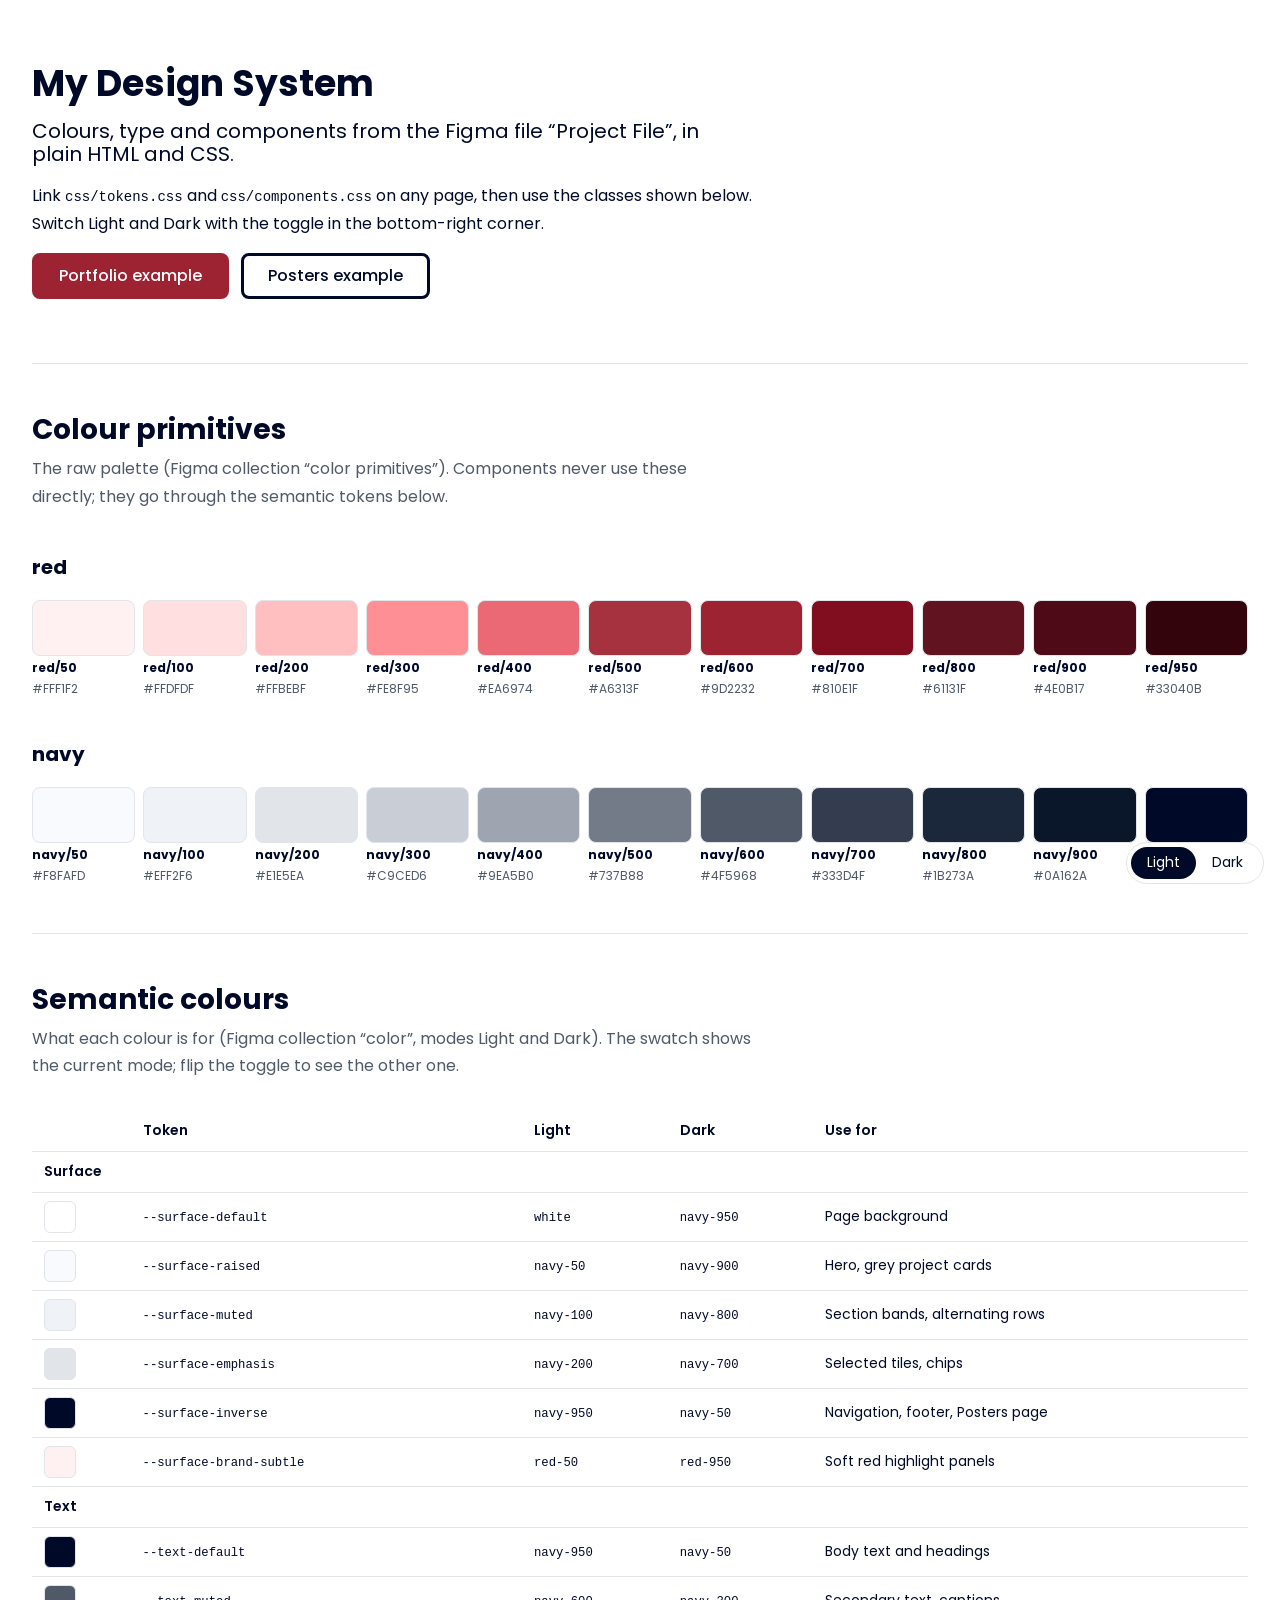
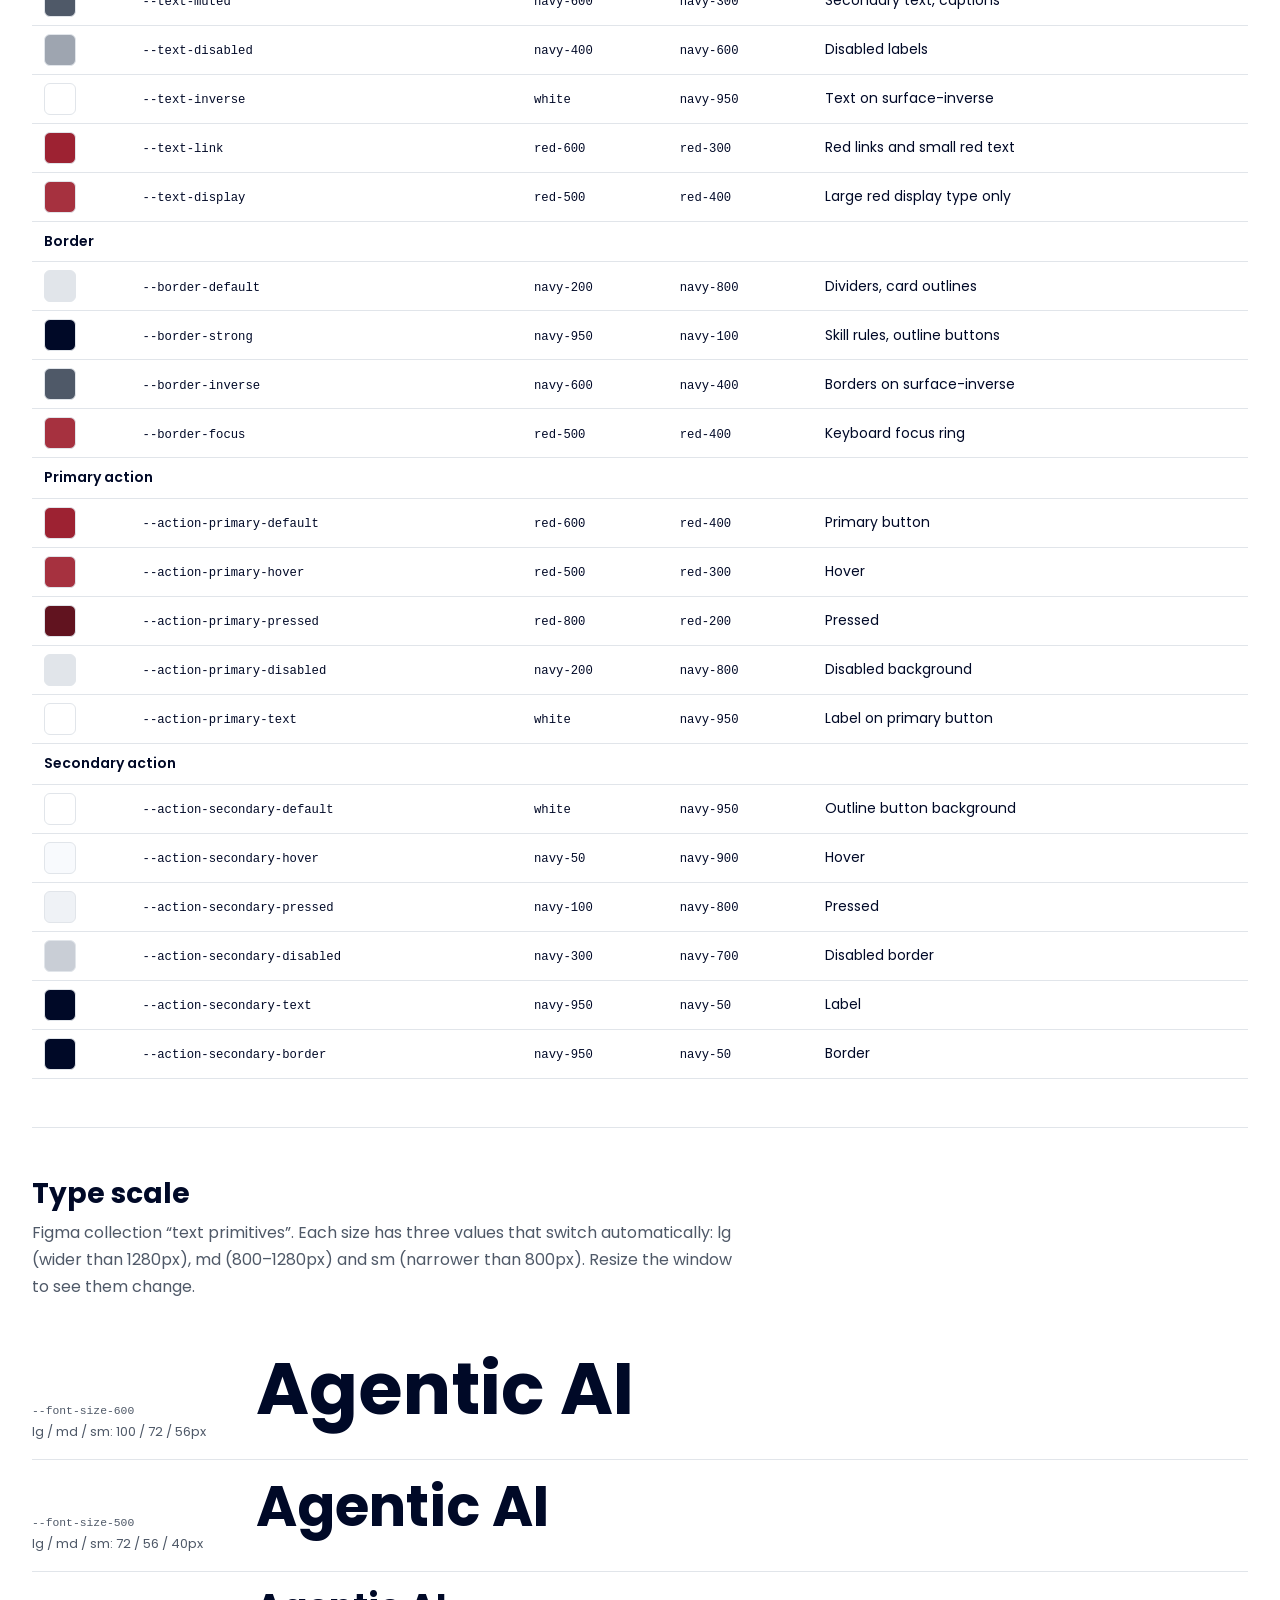
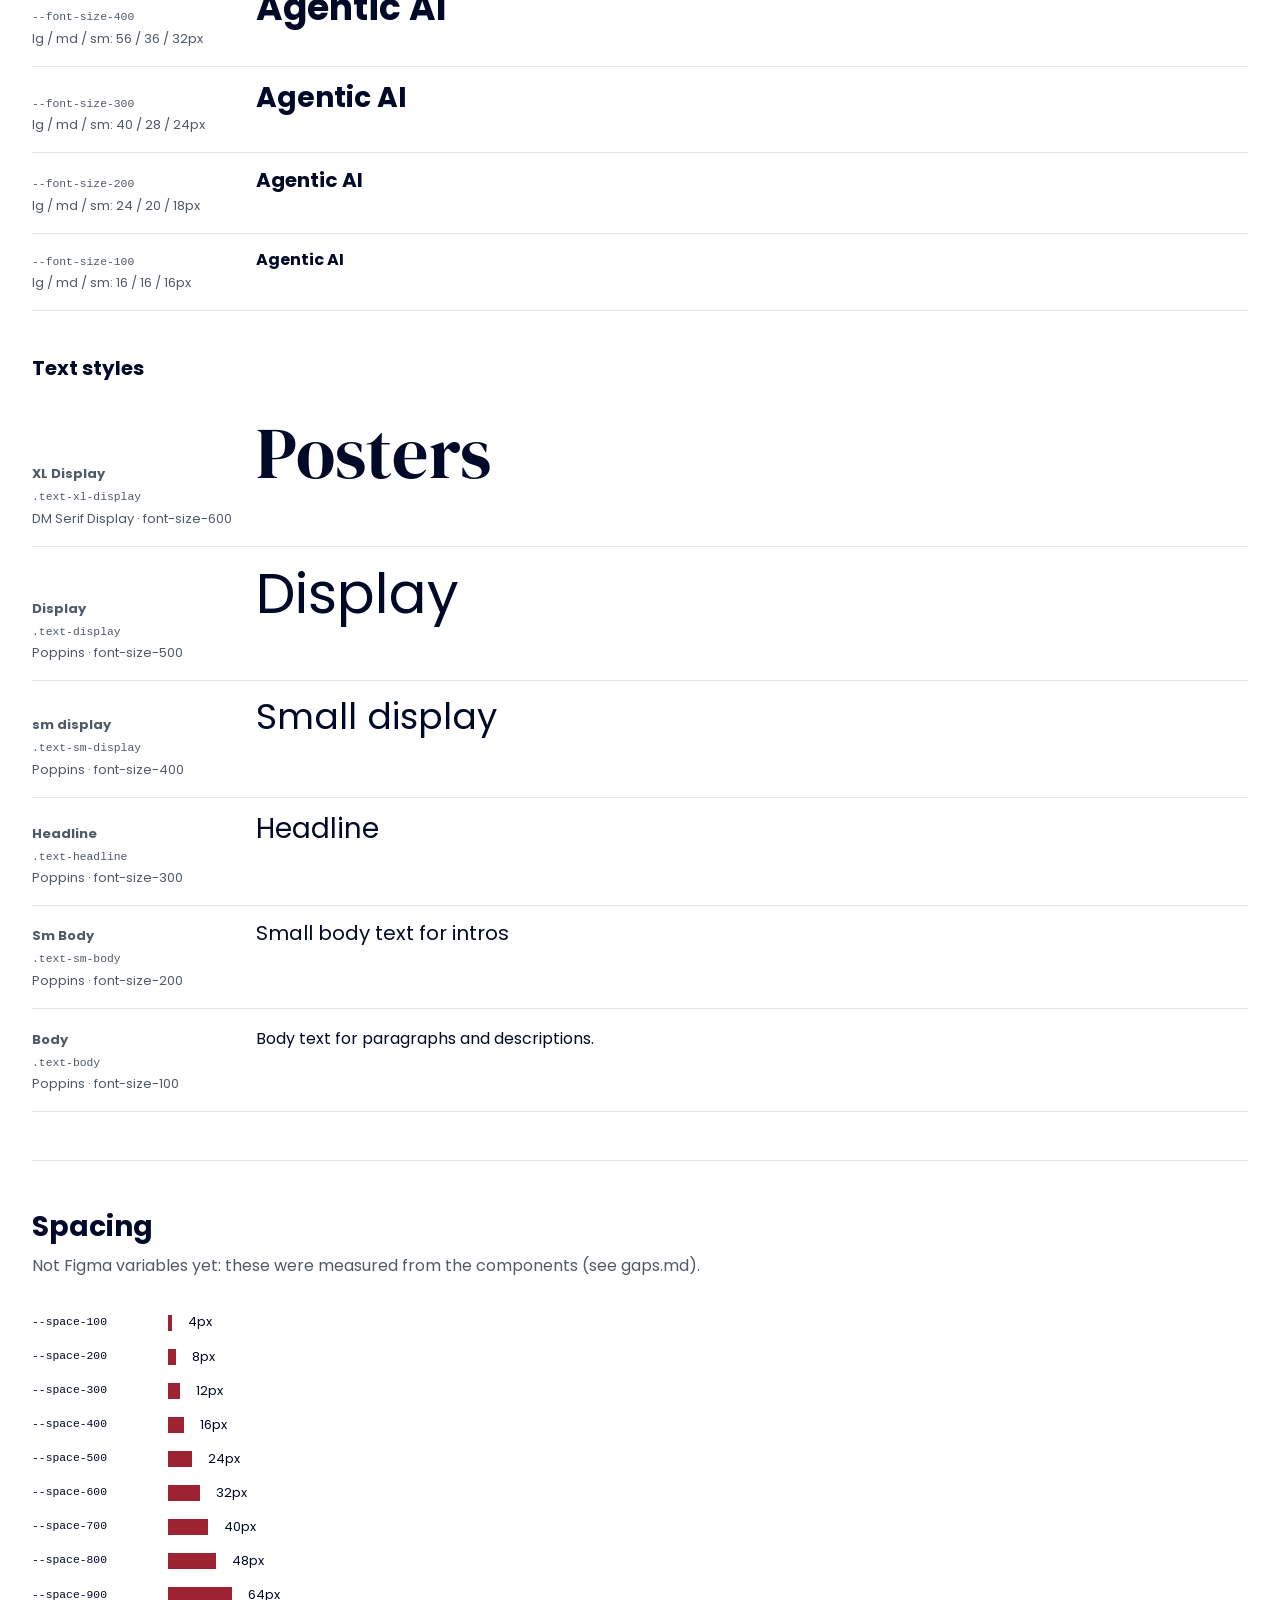
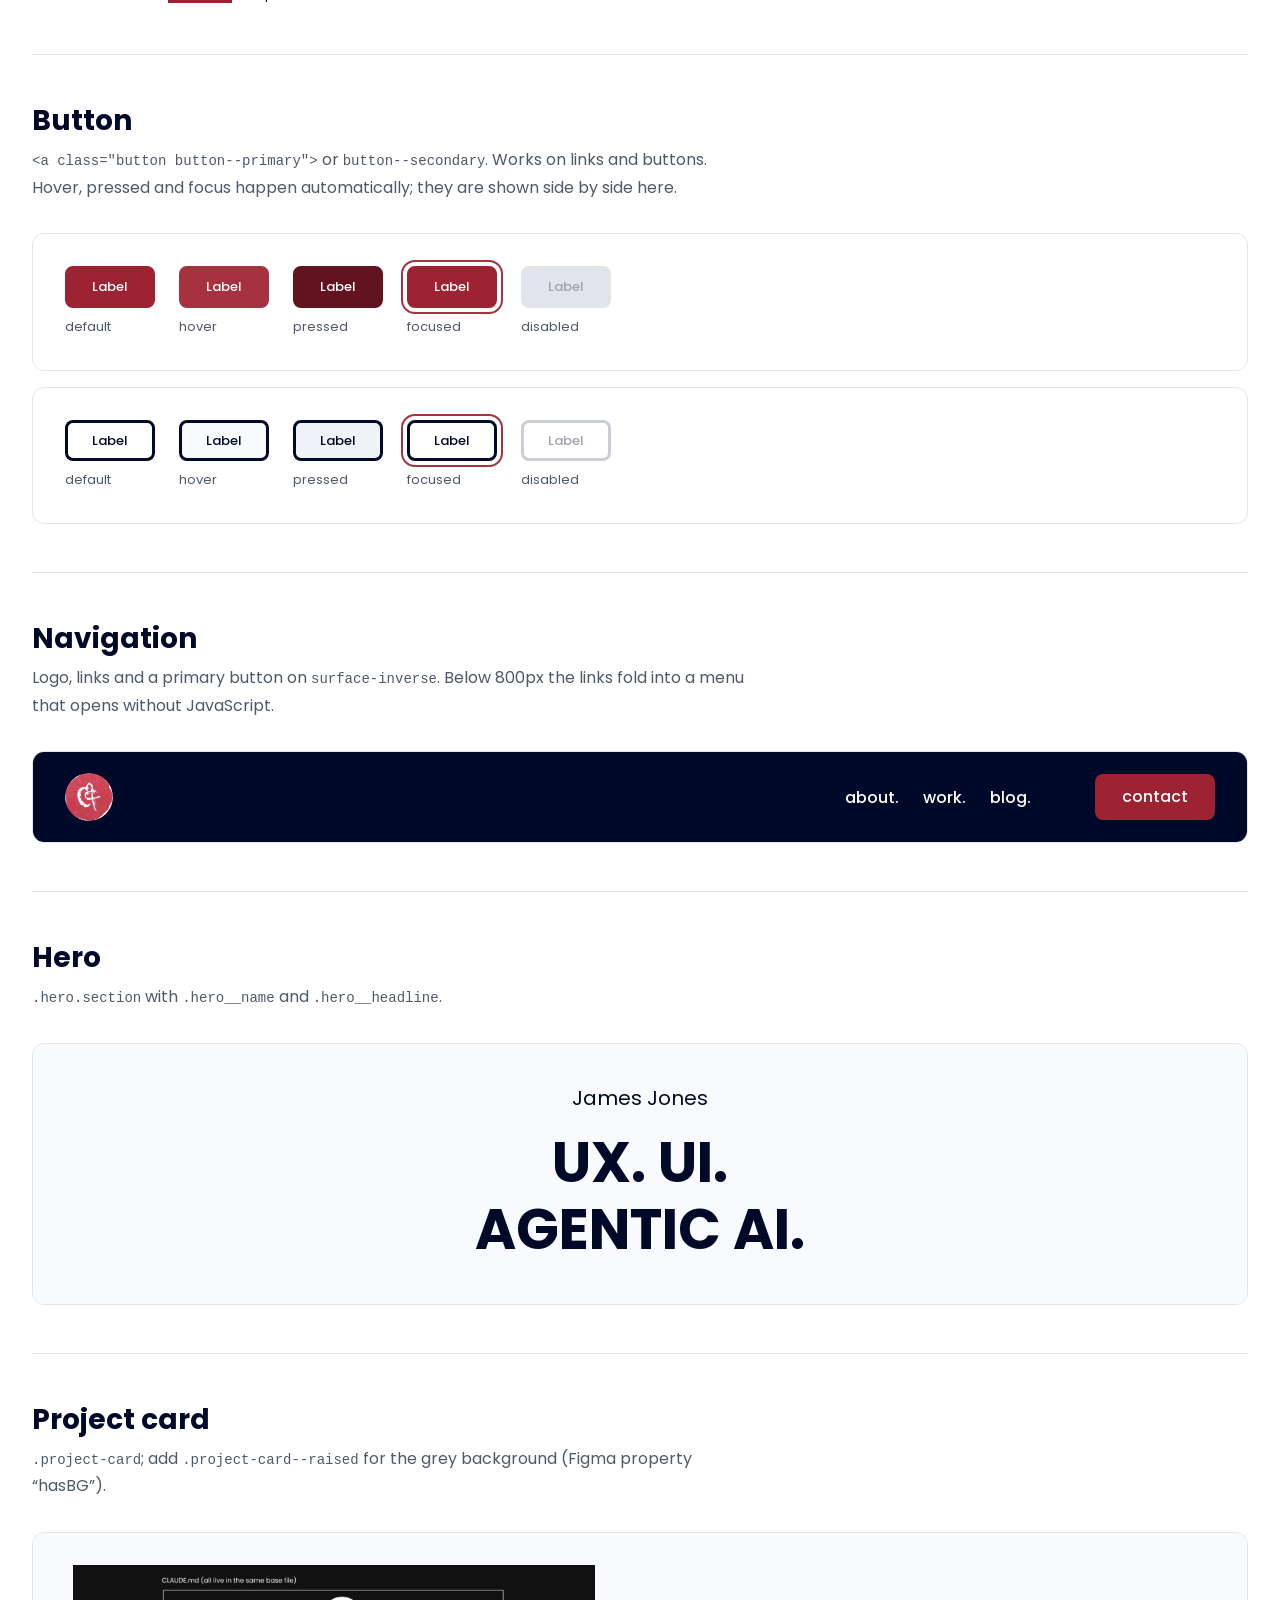
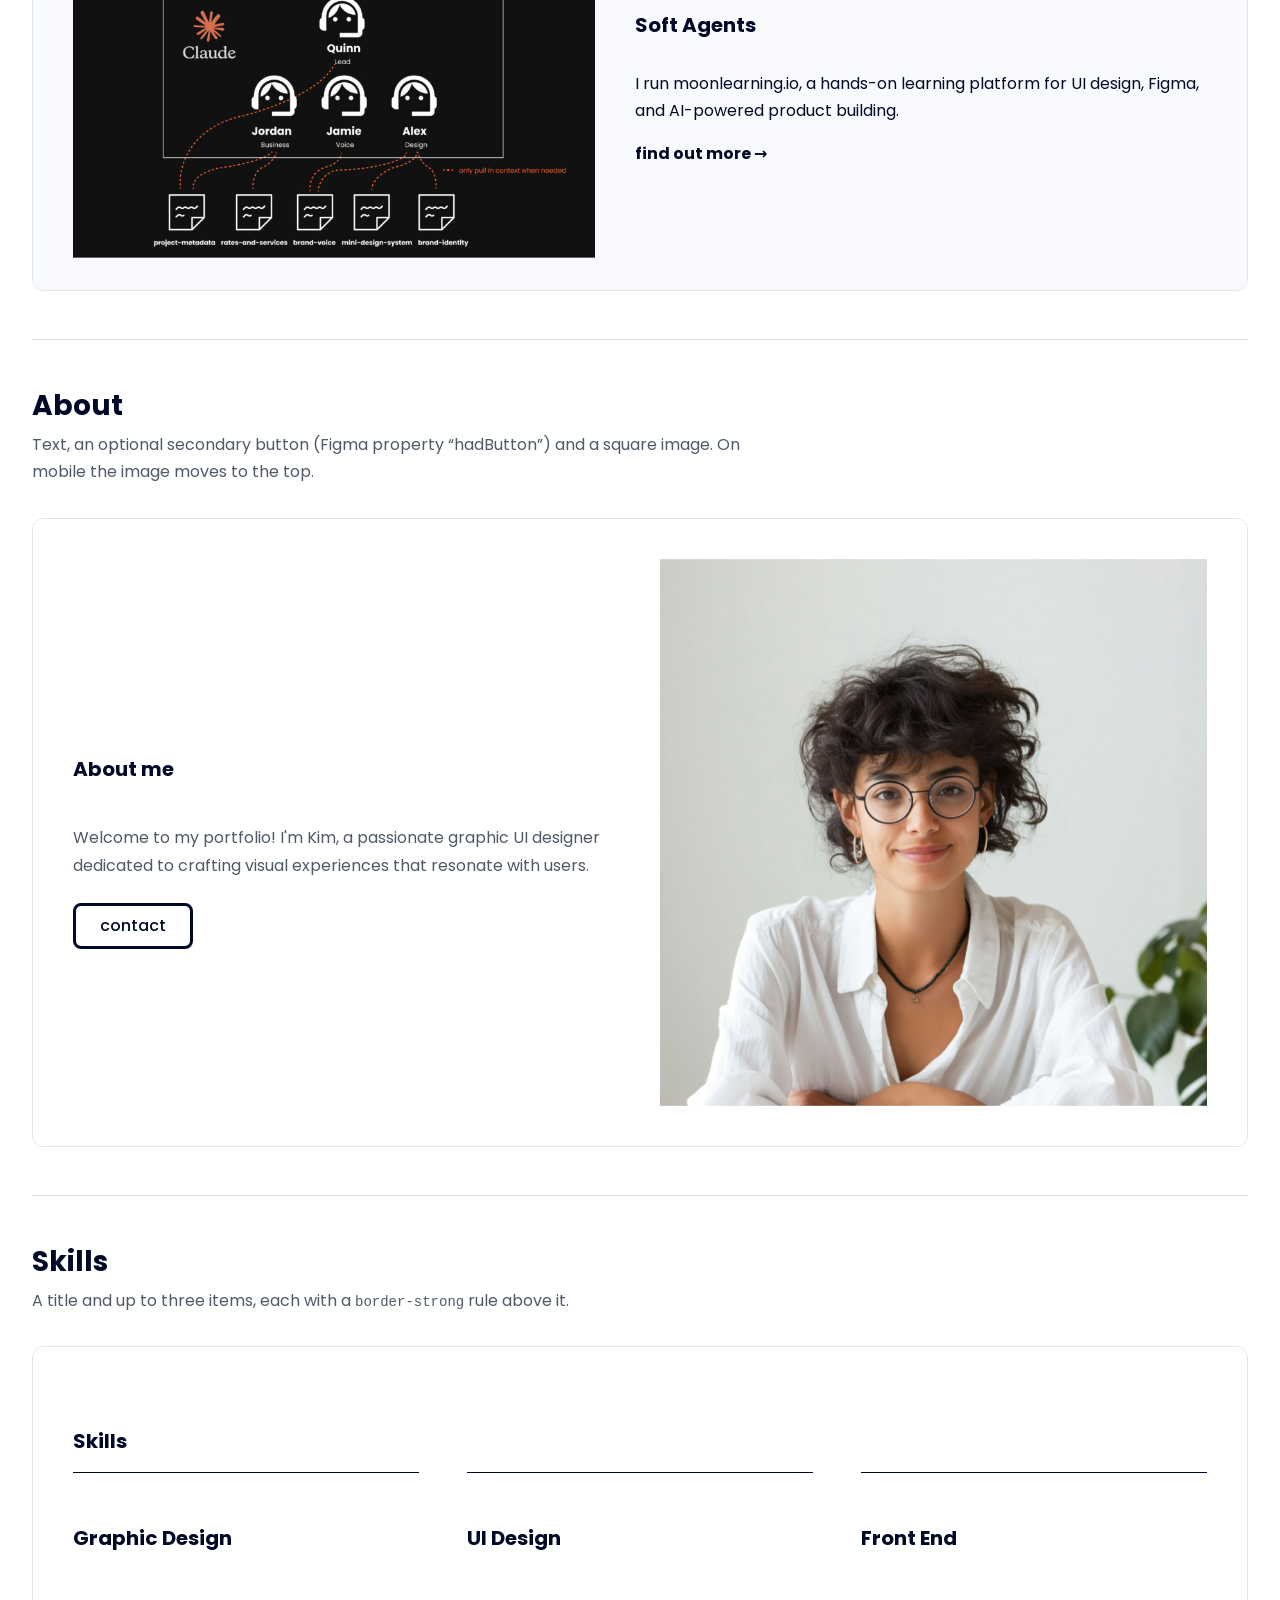
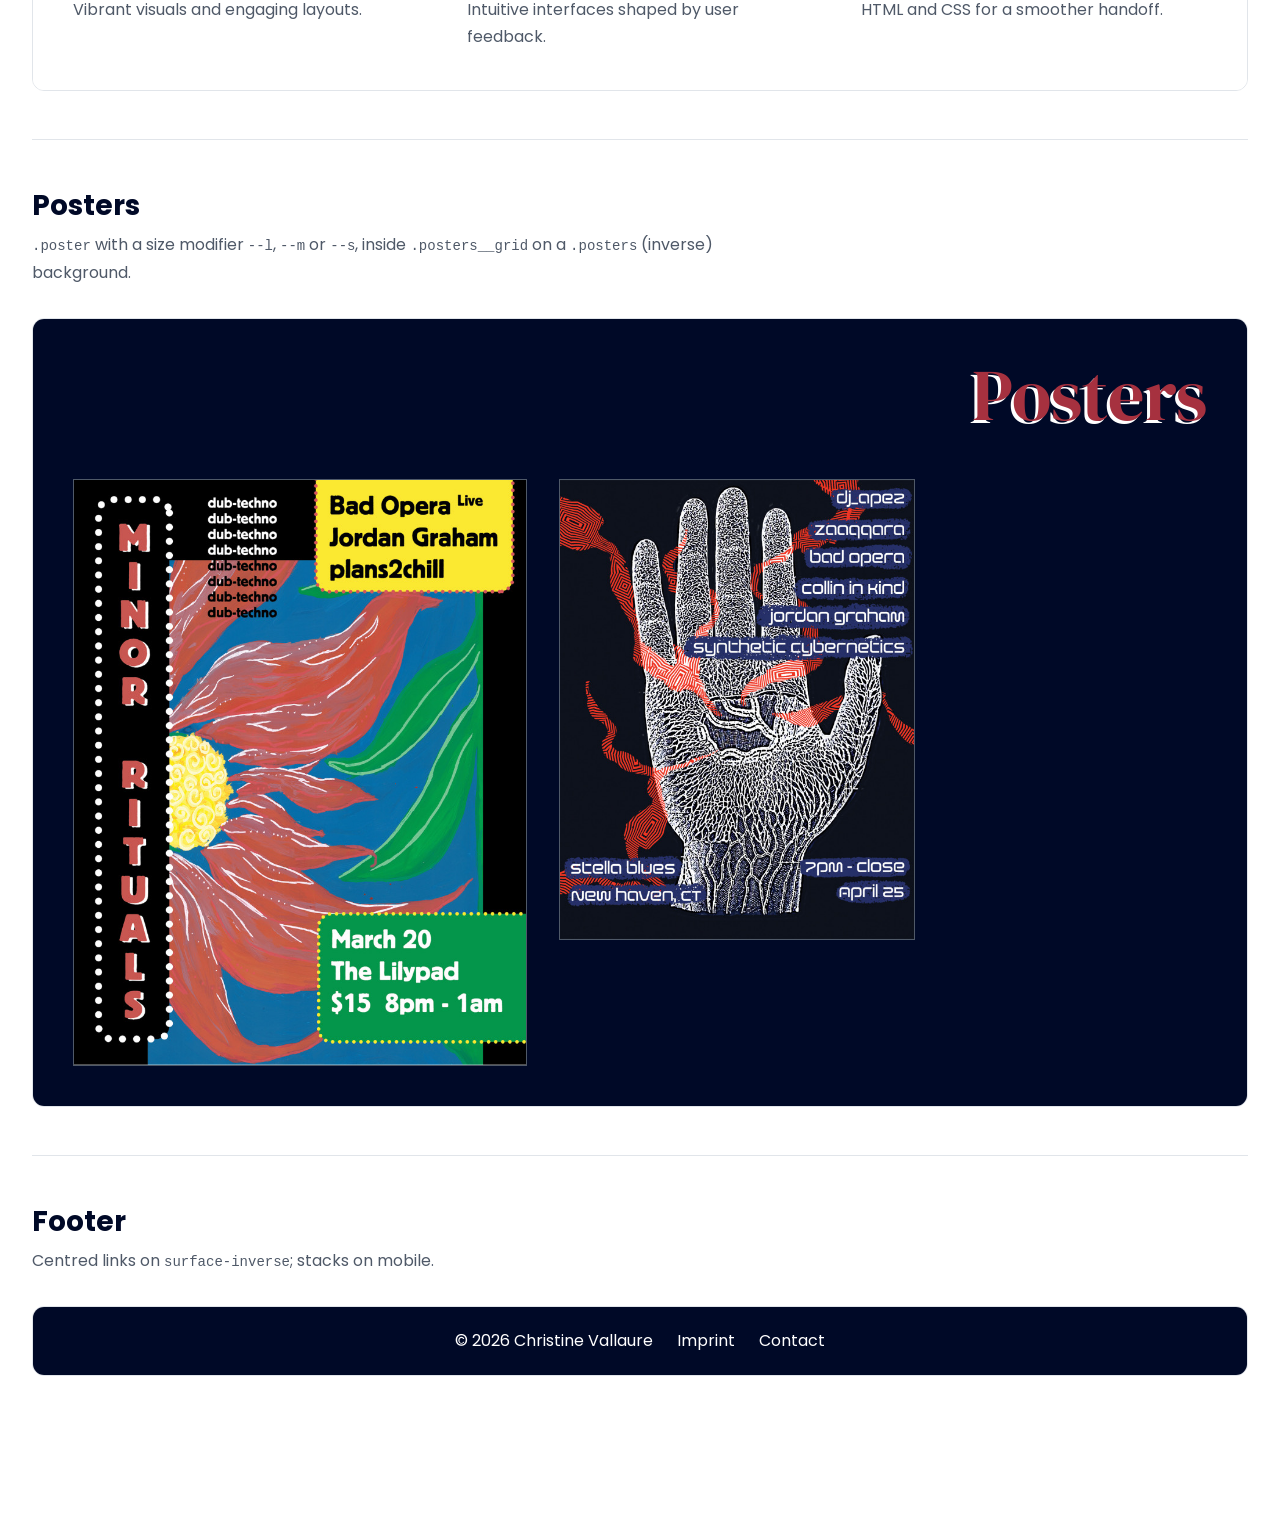
==== design-system/index.html @ fddb6bdb "Add HTML/CSS design system generated from Figma Plain HTML and CSS design system built from the "Pro" ====
<!doctype html>
<html lang="en">
<head>
  <meta charset="utf-8">
  <meta name="viewport" content="width=device-width, initial-scale=1">
  <title>My Design System</title>
  <link rel="preconnect" href="https://fonts.googleapis.com">
  <link rel="preconnect" href="https://fonts.gstatic.com" crossorigin>
  <link href="https://fonts.googleapis.com/css2?family=DM+Serif+Display&family=Poppins:wght@400;500;600;700&display=swap" rel="stylesheet">
  <link rel="stylesheet" href="css/tokens.css">
  <link rel="stylesheet" href="css/components.css">
  <link rel="stylesheet" href="css/docs.css">
</head>
<body>
  <main class="docs container">

    <header class="docs__intro">
      <h1>My Design System</h1>
      <p class="text-sm-body">Colours, type and components from the Figma file “Project File”, in plain HTML and CSS.</p>
      <p>Link <code>css/tokens.css</code> and <code>css/components.css</code> on any page, then use the classes shown below. Switch Light and Dark with the toggle in the bottom-right corner.</p>
      <div class="docs__links">
        <a class="button button--primary" href="portfolio.html">Portfolio example</a>
        <a class="button button--secondary" href="posters.html">Posters example</a>
      </div>
    </header>

    <!-- COLOUR ======================================================= -->
    <section class="docs-section">
      <h2>Colour primitives</h2>
      <p>The raw palette (Figma collection “color primitives”). Components never use these directly; they go through the semantic tokens below.</p>
      <h3>red</h3>
      <div class="swatch-row">
          <div class="swatch"><div class="swatch__chip" style="background: var(--red-50)"></div><strong>red/50</strong><span class="swatch__meta">#FFF1F2</span></div>
          <div class="swatch"><div class="swatch__chip" style="background: var(--red-100)"></div><strong>red/100</strong><span class="swatch__meta">#FFDFDF</span></div>
          <div class="swatch"><div class="swatch__chip" style="background: var(--red-200)"></div><strong>red/200</strong><span class="swatch__meta">#FFBEBF</span></div>
          <div class="swatch"><div class="swatch__chip" style="background: var(--red-300)"></div><strong>red/300</strong><span class="swatch__meta">#FE8F95</span></div>
          <div class="swatch"><div class="swatch__chip" style="background: var(--red-400)"></div><strong>red/400</strong><span class="swatch__meta">#EA6974</span></div>
          <div class="swatch"><div class="swatch__chip" style="background: var(--red-500)"></div><strong>red/500</strong><span class="swatch__meta">#A6313F</span></div>
          <div class="swatch"><div class="swatch__chip" style="background: var(--red-600)"></div><strong>red/600</strong><span class="swatch__meta">#9D2232</span></div>
          <div class="swatch"><div class="swatch__chip" style="background: var(--red-700)"></div><strong>red/700</strong><span class="swatch__meta">#810E1F</span></div>
          <div class="swatch"><div class="swatch__chip" style="background: var(--red-800)"></div><strong>red/800</strong><span class="swatch__meta">#61131F</span></div>
          <div class="swatch"><div class="swatch__chip" style="background: var(--red-900)"></div><strong>red/900</strong><span class="swatch__meta">#4E0B17</span></div>
          <div class="swatch"><div class="swatch__chip" style="background: var(--red-950)"></div><strong>red/950</strong><span class="swatch__meta">#33040B</span></div>
      </div>
      <h3>navy</h3>
      <div class="swatch-row">
          <div class="swatch"><div class="swatch__chip" style="background: var(--navy-50)"></div><strong>navy/50</strong><span class="swatch__meta">#F8FAFD</span></div>
          <div class="swatch"><div class="swatch__chip" style="background: var(--navy-100)"></div><strong>navy/100</strong><span class="swatch__meta">#EFF2F6</span></div>
          <div class="swatch"><div class="swatch__chip" style="background: var(--navy-200)"></div><strong>navy/200</strong><span class="swatch__meta">#E1E5EA</span></div>
          <div class="swatch"><div class="swatch__chip" style="background: var(--navy-300)"></div><strong>navy/300</strong><span class="swatch__meta">#C9CED6</span></div>
          <div class="swatch"><div class="swatch__chip" style="background: var(--navy-400)"></div><strong>navy/400</strong><span class="swatch__meta">#9EA5B0</span></div>
          <div class="swatch"><div class="swatch__chip" style="background: var(--navy-500)"></div><strong>navy/500</strong><span class="swatch__meta">#737B88</span></div>
          <div class="swatch"><div class="swatch__chip" style="background: var(--navy-600)"></div><strong>navy/600</strong><span class="swatch__meta">#4F5968</span></div>
          <div class="swatch"><div class="swatch__chip" style="background: var(--navy-700)"></div><strong>navy/700</strong><span class="swatch__meta">#333D4F</span></div>
          <div class="swatch"><div class="swatch__chip" style="background: var(--navy-800)"></div><strong>navy/800</strong><span class="swatch__meta">#1B273A</span></div>
          <div class="swatch"><div class="swatch__chip" style="background: var(--navy-900)"></div><strong>navy/900</strong><span class="swatch__meta">#0A162A</span></div>
          <div class="swatch"><div class="swatch__chip" style="background: var(--navy-950)"></div><strong>navy/950</strong><span class="swatch__meta">#000927</span></div>
      </div>
    </section>

    <section class="docs-section">
      <h2>Semantic colours</h2>
      <p>What each colour is for (Figma collection “color”, modes Light and Dark). The swatch shows the current mode; flip the toggle to see the other one.</p>
      <div class="table-scroll">
        <table class="token-table">
          <thead>
            <tr><th scope="col"><span class="visually-hidden">Swatch</span></th><th scope="col">Token</th><th scope="col">Light</th><th scope="col">Dark</th><th scope="col">Use for</th></tr>
          </thead>
          <tbody>
            <tr><th colspan="5" scope="colgroup">Surface</th></tr>
            <tr><td><span class="chip" style="background: var(--surface-default)"></span></td><td><code>--surface-default</code></td><td><code>white</code></td><td><code>navy-950</code></td><td>Page background</td></tr>
            <tr><td><span class="chip" style="background: var(--surface-raised)"></span></td><td><code>--surface-raised</code></td><td><code>navy-50</code></td><td><code>navy-900</code></td><td>Hero, grey project cards</td></tr>
            <tr><td><span class="chip" style="background: var(--surface-muted)"></span></td><td><code>--surface-muted</code></td><td><code>navy-100</code></td><td><code>navy-800</code></td><td>Section bands, alternating rows</td></tr>
            <tr><td><span class="chip" style="background: var(--surface-emphasis)"></span></td><td><code>--surface-emphasis</code></td><td><code>navy-200</code></td><td><code>navy-700</code></td><td>Selected tiles, chips</td></tr>
            <tr><td><span class="chip" style="background: var(--surface-inverse)"></span></td><td><code>--surface-inverse</code></td><td><code>navy-950</code></td><td><code>navy-50</code></td><td>Navigation, footer, Posters page</td></tr>
            <tr><td><span class="chip" style="background: var(--surface-brand-subtle)"></span></td><td><code>--surface-brand-subtle</code></td><td><code>red-50</code></td><td><code>red-950</code></td><td>Soft red highlight panels</td></tr>
            <tr><th colspan="5" scope="colgroup">Text</th></tr>
            <tr><td><span class="chip" style="background: var(--text-default)"></span></td><td><code>--text-default</code></td><td><code>navy-950</code></td><td><code>navy-50</code></td><td>Body text and headings</td></tr>
            <tr><td><span class="chip" style="background: var(--text-muted)"></span></td><td><code>--text-muted</code></td><td><code>navy-600</code></td><td><code>navy-300</code></td><td>Secondary text, captions</td></tr>
            <tr><td><span class="chip" style="background: var(--text-disabled)"></span></td><td><code>--text-disabled</code></td><td><code>navy-400</code></td><td><code>navy-600</code></td><td>Disabled labels</td></tr>
            <tr><td><span class="chip" style="background: var(--text-inverse)"></span></td><td><code>--text-inverse</code></td><td><code>white</code></td><td><code>navy-950</code></td><td>Text on surface-inverse</td></tr>
            <tr><td><span class="chip" style="background: var(--text-link)"></span></td><td><code>--text-link</code></td><td><code>red-600</code></td><td><code>red-300</code></td><td>Red links and small red text</td></tr>
            <tr><td><span class="chip" style="background: var(--text-display)"></span></td><td><code>--text-display</code></td><td><code>red-500</code></td><td><code>red-400</code></td><td>Large red display type only</td></tr>
            <tr><th colspan="5" scope="colgroup">Border</th></tr>
            <tr><td><span class="chip" style="background: var(--border-default)"></span></td><td><code>--border-default</code></td><td><code>navy-200</code></td><td><code>navy-800</code></td><td>Dividers, card outlines</td></tr>
            <tr><td><span class="chip" style="background: var(--border-strong)"></span></td><td><code>--border-strong</code></td><td><code>navy-950</code></td><td><code>navy-100</code></td><td>Skill rules, outline buttons</td></tr>
            <tr><td><span class="chip" style="background: var(--border-inverse)"></span></td><td><code>--border-inverse</code></td><td><code>navy-600</code></td><td><code>navy-400</code></td><td>Borders on surface-inverse</td></tr>
            <tr><td><span class="chip" style="background: var(--border-focus)"></span></td><td><code>--border-focus</code></td><td><code>red-500</code></td><td><code>red-400</code></td><td>Keyboard focus ring</td></tr>
            <tr><th colspan="5" scope="colgroup">Primary action</th></tr>
            <tr><td><span class="chip" style="background: var(--action-primary-default)"></span></td><td><code>--action-primary-default</code></td><td><code>red-600</code></td><td><code>red-400</code></td><td>Primary button</td></tr>
            <tr><td><span class="chip" style="background: var(--action-primary-hover)"></span></td><td><code>--action-primary-hover</code></td><td><code>red-500</code></td><td><code>red-300</code></td><td>Hover</td></tr>
            <tr><td><span class="chip" style="background: var(--action-primary-pressed)"></span></td><td><code>--action-primary-pressed</code></td><td><code>red-800</code></td><td><code>red-200</code></td><td>Pressed</td></tr>
            <tr><td><span class="chip" style="background: var(--action-primary-disabled)"></span></td><td><code>--action-primary-disabled</code></td><td><code>navy-200</code></td><td><code>navy-800</code></td><td>Disabled background</td></tr>
            <tr><td><span class="chip" style="background: var(--action-primary-text)"></span></td><td><code>--action-primary-text</code></td><td><code>white</code></td><td><code>navy-950</code></td><td>Label on primary button</td></tr>
            <tr><th colspan="5" scope="colgroup">Secondary action</th></tr>
            <tr><td><span class="chip" style="background: var(--action-secondary-default)"></span></td><td><code>--action-secondary-default</code></td><td><code>white</code></td><td><code>navy-950</code></td><td>Outline button background</td></tr>
            <tr><td><span class="chip" style="background: var(--action-secondary-hover)"></span></td><td><code>--action-secondary-hover</code></td><td><code>navy-50</code></td><td><code>navy-900</code></td><td>Hover</td></tr>
            <tr><td><span class="chip" style="background: var(--action-secondary-pressed)"></span></td><td><code>--action-secondary-pressed</code></td><td><code>navy-100</code></td><td><code>navy-800</code></td><td>Pressed</td></tr>
            <tr><td><span class="chip" style="background: var(--action-secondary-disabled)"></span></td><td><code>--action-secondary-disabled</code></td><td><code>navy-300</code></td><td><code>navy-700</code></td><td>Disabled border</td></tr>
            <tr><td><span class="chip" style="background: var(--action-secondary-text)"></span></td><td><code>--action-secondary-text</code></td><td><code>navy-950</code></td><td><code>navy-50</code></td><td>Label</td></tr>
            <tr><td><span class="chip" style="background: var(--action-secondary-border)"></span></td><td><code>--action-secondary-border</code></td><td><code>navy-950</code></td><td><code>navy-50</code></td><td>Border</td></tr>
          </tbody>
        </table>
      </div>
    </section>

    <!-- TYPE ========================================================= -->
    <section class="docs-section">
      <h2>Type scale</h2>
      <p>Figma collection “text primitives”. Each size has three values that switch automatically: lg (wider than 1280px), md (800–1280px) and sm (narrower than 800px). Resize the window to see them change.</p>
        <div class="type-row"><div class="type-row__meta"><code>--font-size-600</code><br>lg / md / sm: 100 / 72 / 56px</div><div style="font-size: var(--font-size-600); font-weight: var(--font-weight-bold); line-height: 1.1">Agentic AI</div></div>
        <div class="type-row"><div class="type-row__meta"><code>--font-size-500</code><br>lg / md / sm: 72 / 56 / 40px</div><div style="font-size: var(--font-size-500); font-weight: var(--font-weight-bold); line-height: 1.1">Agentic AI</div></div>
        <div class="type-row"><div class="type-row__meta"><code>--font-size-400</code><br>lg / md / sm: 56 / 36 / 32px</div><div style="font-size: var(--font-size-400); font-weight: var(--font-weight-bold); line-height: 1.1">Agentic AI</div></div>
        <div class="type-row"><div class="type-row__meta"><code>--font-size-300</code><br>lg / md / sm: 40 / 28 / 24px</div><div style="font-size: var(--font-size-300); font-weight: var(--font-weight-bold); line-height: 1.1">Agentic AI</div></div>
        <div class="type-row"><div class="type-row__meta"><code>--font-size-200</code><br>lg / md / sm: 24 / 20 / 18px</div><div style="font-size: var(--font-size-200); font-weight: var(--font-weight-bold); line-height: 1.1">Agentic AI</div></div>
        <div class="type-row"><div class="type-row__meta"><code>--font-size-100</code><br>lg / md / sm: 16 / 16 / 16px</div><div style="font-size: var(--font-size-100); font-weight: var(--font-weight-bold); line-height: 1.1">Agentic AI</div></div>
      <h3>Text styles</h3>
        <div class="type-row"><div class="type-row__meta"><strong>XL Display</strong><br><code>.text-xl-display</code><br>DM Serif Display · font-size-600</div><div class="text-xl-display">Posters</div></div>
        <div class="type-row"><div class="type-row__meta"><strong>Display</strong><br><code>.text-display</code><br>Poppins · font-size-500</div><div class="text-display">Display</div></div>
        <div class="type-row"><div class="type-row__meta"><strong>sm display</strong><br><code>.text-sm-display</code><br>Poppins · font-size-400</div><div class="text-sm-display">Small display</div></div>
        <div class="type-row"><div class="type-row__meta"><strong>Headline</strong><br><code>.text-headline</code><br>Poppins · font-size-300</div><div class="text-headline">Headline</div></div>
        <div class="type-row"><div class="type-row__meta"><strong>Sm Body</strong><br><code>.text-sm-body</code><br>Poppins · font-size-200</div><div class="text-sm-body">Small body text for intros</div></div>
        <div class="type-row"><div class="type-row__meta"><strong>Body</strong><br><code>.text-body</code><br>Poppins · font-size-100</div><div class="text-body">Body text for paragraphs and descriptions.</div></div>
    </section>

    <section class="docs-section">
      <h2>Spacing</h2>
      <p>Not Figma variables yet: these were measured from the components (see gaps.md).</p>
      <div style="display: grid; gap: var(--space-300)">
        <div class="space-row"><code style="width: 120px">--space-100</code><div class="space-row__bar" style="width: var(--space-100)"></div><span>4px</span></div>
        <div class="space-row"><code style="width: 120px">--space-200</code><div class="space-row__bar" style="width: var(--space-200)"></div><span>8px</span></div>
        <div class="space-row"><code style="width: 120px">--space-300</code><div class="space-row__bar" style="width: var(--space-300)"></div><span>12px</span></div>
        <div class="space-row"><code style="width: 120px">--space-400</code><div class="space-row__bar" style="width: var(--space-400)"></div><span>16px</span></div>
        <div class="space-row"><code style="width: 120px">--space-500</code><div class="space-row__bar" style="width: var(--space-500)"></div><span>24px</span></div>
        <div class="space-row"><code style="width: 120px">--space-600</code><div class="space-row__bar" style="width: var(--space-600)"></div><span>32px</span></div>
        <div class="space-row"><code style="width: 120px">--space-700</code><div class="space-row__bar" style="width: var(--space-700)"></div><span>40px</span></div>
        <div class="space-row"><code style="width: 120px">--space-800</code><div class="space-row__bar" style="width: var(--space-800)"></div><span>48px</span></div>
        <div class="space-row"><code style="width: 120px">--space-900</code><div class="space-row__bar" style="width: var(--space-900)"></div><span>64px</span></div>
      </div>
    </section>

    <!-- COMPONENTS ==================================================== -->
    <section class="docs-section">
      <h2>Button</h2>
      <p><code>&lt;a class="button button--primary"&gt;</code> or <code>button--secondary</code>. Works on links and buttons. Hover, pressed and focus happen automatically; they are shown side by side here.</p>
      <div class="preview preview--padded">
          <div class="state"><span class="button button--primary ">Label</span>default</div>
          <div class="state"><span class="button button--primary is-hover">Label</span>hover</div>
          <div class="state"><span class="button button--primary is-active">Label</span>pressed</div>
          <div class="state"><span class="button button--primary is-focus">Label</span>focused</div>
          <div class="state"><button class="button button--primary" disabled>Label</button>disabled</div>
      </div>
      <div class="preview preview--padded" style="margin-top: var(--space-400)">
          <div class="state"><span class="button button--secondary ">Label</span>default</div>
          <div class="state"><span class="button button--secondary is-hover">Label</span>hover</div>
          <div class="state"><span class="button button--secondary is-active">Label</span>pressed</div>
          <div class="state"><span class="button button--secondary is-focus">Label</span>focused</div>
          <div class="state"><button class="button button--secondary" disabled>Label</button>disabled</div>
      </div>
    </section>

    <section class="docs-section">
      <h2>Navigation</h2>
      <p>Logo, links and a primary button on <code>surface-inverse</code>. Below 800px the links fold into a menu that opens without JavaScript.</p>
      <div class="preview">
  
  <header class="nav">
    <div class="nav__inner container">
      <a class="logo" href="index.html"><img src="assets/images/logo.png" alt="Home"></a>

      <!-- Desktop and tablet: links in the bar -->
      <nav class="nav__links" aria-label="Main">
        <ul class="nav__list">
          <li><a class="nav__link" href="#about">about.</a></li>
          <li><a class="nav__link" href="#work">work.</a></li>
          <li><a class="nav__link" href="posters.html">blog.</a></li>
        </ul>
        <a class="button button--primary" href="#contact">contact</a>
      </nav>

      <!-- Mobile: the same links behind a menu button -->
      <details class="nav__menu">
        <summary aria-label="Menu"><span class="nav__icon"></span></summary>
        <nav class="nav__panel" aria-label="Main (mobile)">
          <ul class="nav__list">
            <li><a class="nav__link" href="#about">about.</a></li>
            <li><a class="nav__link" href="#work">work.</a></li>
            <li><a class="nav__link" href="posters.html">blog.</a></li>
          </ul>
          <a class="button button--primary" href="#contact">contact</a>
        </nav>
      </details>
    </div>
  </header>
      </div>
    </section>

    <section class="docs-section">
      <h2>Hero</h2>
      <p><code>.hero.section</code> with <code>.hero__name</code> and <code>.hero__headline</code>.</p>
      <div class="preview">
        <section class="hero section"><div class="container"><p class="hero__name">James Jones</p><p class="hero__headline">UX. UI.<br>Agentic AI.</p></div></section>
      </div>
    </section>

    <section class="docs-section">
      <h2>Project card</h2>
      <p><code>.project-card</code>; add <code>.project-card--raised</code> for the grey background (Figma property “hasBG”).</p>
      <div class="preview">
        <article class="project-card project-card--raised">
          <div class="project-card__inner">
            <img class="project-card__image" src="assets/images/project-soft-agents.jpg" alt="Diagram of AI agents working together">
            <div class="project-card__body">
              <h3 class="project-card__headline">Soft Agents</h3>
              <p>I run moonlearning.io, a hands-on learning platform for UI design, Figma, and AI-powered product building.</p>
              <a class="project-card__link" href="#">find out more <span aria-hidden="true">→</span></a>
            </div>
          </div>
        </article>
      </div>
    </section>

    <section class="docs-section">
      <h2>About</h2>
      <p>Text, an optional secondary button (Figma property “hadButton”) and a square image. On mobile the image moves to the top.</p>
      <div class="preview">
        <section class="about section">
          <div class="about__inner">
            <div class="about__content">
              <h3 class="about__headline">About me</h3>
              <p class="about__text">Welcome to my portfolio! I'm Kim, a passionate graphic UI designer dedicated to crafting visual experiences that resonate with users.</p>
              <a class="button button--secondary" href="#">contact</a>
            </div>
            <img class="about__image" src="assets/images/portrait.jpg" alt="Portrait of Kim smiling, wearing round glasses">
          </div>
        </section>
      </div>
    </section>

    <section class="docs-section">
      <h2>Skills</h2>
      <p>A title and up to three items, each with a <code>border-strong</code> rule above it.</p>
      <div class="preview">
        <section class="skills section">
          <h3 class="skills__title">Skills</h3>
          <ul class="skills__list">
            <li class="skills__item"><h4 class="skills__headline">Graphic Design</h4><p class="skills__text">Vibrant visuals and engaging layouts.</p></li>
            <li class="skills__item"><h4 class="skills__headline">UI Design</h4><p class="skills__text">Intuitive interfaces shaped by user feedback.</p></li>
            <li class="skills__item"><h4 class="skills__headline">Front End</h4><p class="skills__text">HTML and CSS for a smoother handoff.</p></li>
          </ul>
        </section>
      </div>
    </section>

    <section class="docs-section">
      <h2>Posters</h2>
      <p><code>.poster</code> with a size modifier <code>--l</code>, <code>--m</code> or <code>--s</code>, inside <code>.posters__grid</code> on a <code>.posters</code> (inverse) background.</p>
      <div class="preview">
        <div class="posters section">
          <p class="posters__title text-xl-display">Posters</p>
          <div class="posters__grid">
            <figure class="poster poster--m"><img src="assets/images/poster-3.jpg" alt="Minor Rituals poster: a red flower with a yellow centre"></figure>
            <figure class="poster poster--s"><img src="assets/images/poster-5.jpg" alt="Poster: a white hand drawing over red shapes"></figure>
          </div>
        </div>
      </div>
    </section>

    <section class="docs-section">
      <h2>Footer</h2>
      <p>Centred links on <code>surface-inverse</code>; stacks on mobile.</p>
      <div class="preview">
        <footer class="footer"><span>© 2026 Christine Vallaure</span><a href="#">Imprint</a><a href="#">Contact</a></footer>
      </div>
    </section>

  </main>

  <div class="theme-switch" role="radiogroup" aria-label="Colour mode">
    <input type="radio" name="theme" id="theme-light" checked><label for="theme-light">Light</label>
    <input type="radio" name="theme" id="theme-dark"><label for="theme-dark">Dark</label>
  </div>
</body>
</html>
---- design-system/css/tokens.css ----
/* ==========================================================================
   DESIGN TOKENS
   Copied from the Figma file "Project File" (variables panel).

   How this file is organised — the same three layers as in Figma:
     1. Primitives   the raw palette (red/50 … red/950, navy/50 … navy/950).
                     Never use these directly in components.
     2. Semantic     what a colour is FOR (surface, text, border, action).
                     Components only ever use these.
     3. Type         font families, weights and a responsive size scale.

   Naming: a Figma variable "text/default" becomes var(--text-default).
   Anything marked "NOT IN FIGMA" was added in code — see gaps.md.
   ========================================================================== */


/* --------------------------------------------------------------------------
   1. PRIMITIVES — Figma collection "color primitives" (one mode)
   -------------------------------------------------------------------------- */
:root {
  --red-50: #FFF1F2;
  --red-100: #FFDFDF;
  --red-200: #FFBEBF;
  --red-300: #FE8F95;
  --red-400: #EA6974;
  --red-500: #A6313F;
  --red-600: #9D2232;
  --red-700: #810E1F;
  --red-800: #61131F;
  --red-900: #4E0B17;
  --red-950: #33040B;

  --navy-50: #F8FAFD;
  --navy-100: #EFF2F6;
  --navy-200: #E1E5EA;
  --navy-300: #C9CED6;
  --navy-400: #9EA5B0;
  --navy-500: #737B88;
  --navy-600: #4F5968;
  --navy-700: #333D4F;
  --navy-800: #1B273A;
  --navy-900: #0A162A;
  --navy-950: #000927;   /* the page navy */

  --white: #FFFFFF;
}


/* --------------------------------------------------------------------------
   2. SEMANTIC COLOURS — Figma collection "color", mode "Light" (default)
   Each one points at a primitive, exactly like the aliases in Figma.
   -------------------------------------------------------------------------- */
:root {
  /* Surfaces: backgrounds of pages, sections and cards */
  --surface-default: var(--white);
  --surface-raised: var(--navy-50);
  --surface-muted: var(--navy-100);
  --surface-emphasis: var(--navy-200);
  --surface-inverse: var(--navy-950);
  --surface-brand-subtle: var(--red-50);

  /* Text */
  --text-default: var(--navy-950);
  --text-muted: var(--navy-600);
  --text-disabled: var(--navy-400);
  --text-inverse: var(--white);
  --text-link: var(--red-600);
  --text-display: var(--red-500);

  /* Borders and lines */
  --border-default: var(--navy-200);
  --border-strong: var(--navy-950);
  --border-inverse: var(--navy-600);
  --border-focus: var(--red-500);

  /* Primary button */
  --action-primary-default: var(--red-600);
  --action-primary-hover: var(--red-500);
  --action-primary-pressed: var(--red-800);
  --action-primary-disabled: var(--navy-200);
  --action-primary-text: var(--white);

  /* Secondary (outline) button */
  --action-secondary-default: var(--white);
  --action-secondary-hover: var(--navy-50);
  --action-secondary-pressed: var(--navy-100);
  --action-secondary-disabled: var(--navy-300);
  --action-secondary-text: var(--navy-950);
  --action-secondary-border: var(--navy-950);

  color-scheme: light;
}

/* Figma mode "Dark". Turn it on by adding data-theme="dark" to <html>,
   or with the theme switch on each page (no JavaScript needed: the :has()
   selector checks whether the "Dark" radio button is ticked). */
:root[data-theme="dark"],
:root:has(#theme-dark:checked) {
  --surface-default: var(--navy-950);
  --surface-raised: var(--navy-900);
  --surface-muted: var(--navy-800);
  --surface-emphasis: var(--navy-700);
  --surface-inverse: var(--navy-50);
  --surface-brand-subtle: var(--red-950);

  --text-default: var(--navy-50);
  --text-muted: var(--navy-300);
  --text-disabled: var(--navy-600);
  --text-inverse: var(--navy-950);
  --text-link: var(--red-300);
  --text-display: var(--red-400);

  --border-default: var(--navy-800);
  --border-strong: var(--navy-100);
  --border-inverse: var(--navy-400);
  --border-focus: var(--red-400);

  --action-primary-default: var(--red-400);
  --action-primary-hover: var(--red-300);
  --action-primary-pressed: var(--red-200);
  --action-primary-disabled: var(--navy-800);
  --action-primary-text: var(--navy-950);

  --action-secondary-default: var(--navy-950);
  --action-secondary-hover: var(--navy-900);
  --action-secondary-pressed: var(--navy-800);
  --action-secondary-disabled: var(--navy-700);
  --action-secondary-text: var(--navy-50);
  --action-secondary-border: var(--navy-50);

  color-scheme: dark;
}


/* --------------------------------------------------------------------------
   3. TYPE — Figma collection "text primitives"
   Font sizes have three modes in Figma; here they switch with media queries:
     lg  (wider than 1280px)  → the values in :root below
     md  (800px – 1280px)     → first @media block
     sm  (narrower than 800px)→ second @media block
   -------------------------------------------------------------------------- */
:root {
  --font-family-sans: "Poppins", system-ui, sans-serif;
  --font-family-serif: "DM Serif Display", Georgia, serif;

  --font-weight-regular: 400;
  --font-weight-medium: 500;     /* NOT IN FIGMA: nav links and button labels use Poppins Medium */
  --font-weight-semibold: 600;
  --font-weight-bold: 700;

  --font-size-100: 16px;
  --font-size-200: 24px;
  --font-size-300: 40px;
  --font-size-400: 56px;
  --font-size-500: 72px;
  --font-size-600: 100px;

  /* NOT IN FIGMA: line heights are set per text layer in Figma, not as variables */
  --line-height-tight: 1.1;      /* display text */
  --line-height-heading: 1.25;   /* card headlines */
  --line-height-title: 1.45;     /* section titles */
  --line-height-body: 1.7;       /* paragraphs */
}

@media (max-width: 1280px) {
  :root {
    --font-size-200: 20px;
    --font-size-300: 28px;
    --font-size-400: 36px;
    --font-size-500: 56px;
    --font-size-600: 72px;
  }
}

@media (max-width: 799px) {
  :root {
    --font-size-200: 18px;
    --font-size-300: 24px;
    --font-size-400: 32px;
    --font-size-500: 40px;
    --font-size-600: 56px;
  }
}


/* --------------------------------------------------------------------------
   4. SPACING AND SHAPE — NOT IN FIGMA
   The Figma file has no spacing or radius variables of its own (the 64px
   paddings come from a linked library). These values are read off the
   components so the CSS has one place to change them.
   -------------------------------------------------------------------------- */
:root {
  --space-100: 4px;
  --space-200: 8px;
  --space-300: 12px;
  --space-400: 16px;
  --space-500: 24px;
  --space-600: 32px;
  --space-700: 40px;
  --space-800: 48px;
  --space-900: 64px;

  --radius-button: 8px;
  --page-max-width: 1280px;
}
---- design-system/css/components.css ----
/* ==========================================================================
   COMPONENTS
   One section per Figma component. Every colour, size and font here comes
   from tokens.css — if you want to change how something looks, change the
   token, not this file.

   Class naming: .component, .component__part, .component--variant
   (this is called BEM; it keeps class names predictable).
   ========================================================================== */


/* --------------------------------------------------------------------------
   BASE — sensible defaults for the whole page
   -------------------------------------------------------------------------- */
*,
*::before,
*::after {
  box-sizing: border-box; /* width includes padding and border: easier maths */
}

body {
  margin: 0;
  font-family: var(--font-family-sans);
  font-size: var(--font-size-100);
  font-weight: var(--font-weight-regular);
  line-height: var(--line-height-body);
  color: var(--text-default);
  background: var(--surface-default);
  -webkit-font-smoothing: antialiased;
}

h1, h2, h3, p, ul {
  margin: 0;
}

img {
  display: block;
  max-width: 100%;
}

a {
  color: inherit;
}

/* One focus style for everything you can tab to (Figma: button "focused" state) */
:focus-visible {
  outline: 2px solid var(--border-focus);
  outline-offset: 4px;
}

/* Hidden visually but still read by screen readers */
.visually-hidden {
  position: absolute;
  width: 1px;
  height: 1px;
  overflow: hidden;
  clip-path: inset(50%);
  white-space: nowrap;
}

/* Centres content and stops it getting wider than the 1280px Figma frame */
.container {
  max-width: var(--page-max-width);
  margin-inline: auto;
}


/* --------------------------------------------------------------------------
   TEXT STYLES — Figma "Text styles" panel
   Each class matches a Figma text style of the same name.
   -------------------------------------------------------------------------- */
.text-xl-display {
  font-family: var(--font-family-serif);
  font-size: var(--font-size-600);
  font-weight: var(--font-weight-regular);
  line-height: 1;
}

.text-display {
  font-size: var(--font-size-500);
  line-height: var(--line-height-tight);
}

.text-sm-display {
  font-size: var(--font-size-400);
  line-height: var(--line-height-tight);
}

.text-headline {
  font-size: var(--font-size-300);
  line-height: var(--line-height-tight);
}

.text-sm-body {
  font-size: var(--font-size-200);
  line-height: 1.17;
}

.text-body {
  font-size: var(--font-size-100);
  line-height: var(--line-height-body);
}


/* --------------------------------------------------------------------------
   BUTTON — Figma component set "button"
   Variants: primary | secondary.
   Figma "state" variants map to CSS: hover → :hover, active → :active,
   focused → :focus-visible. Works on <button> and <a>.
   -------------------------------------------------------------------------- */
.button {
  display: inline-flex;
  align-items: center;
  justify-content: center;
  gap: var(--space-200);
  min-height: 40px;
  padding: var(--space-200) var(--space-500);
  border: 3px solid transparent; /* same size for both variants */
  border-radius: var(--radius-button);
  font: inherit;
  font-weight: var(--font-weight-medium);
  line-height: 1.5;
  text-decoration: none;
  white-space: nowrap;
  cursor: pointer;
  transition: background-color 120ms ease, border-color 120ms ease;
}

.button--primary {
  background: var(--action-primary-default);
  border-color: var(--action-primary-default);
  color: var(--action-primary-text);
}
.button--primary:hover {
  background: var(--action-primary-hover);
  border-color: var(--action-primary-hover);
}
.button--primary:active {
  background: var(--action-primary-pressed);
  border-color: var(--action-primary-pressed);
}

.button--secondary {
  background: var(--action-secondary-default);
  border-color: var(--action-secondary-border);
  color: var(--action-secondary-text);
}
.button--secondary:hover {
  background: var(--action-secondary-hover);
}
.button--secondary:active {
  background: var(--action-secondary-pressed);
}

/* Disabled: real <button disabled>, or aria-disabled="true" on a link */
.button:disabled,
.button[aria-disabled="true"] {
  cursor: not-allowed;
  color: var(--text-disabled);
}
.button--primary:disabled,
.button--primary[aria-disabled="true"] {
  background: var(--action-primary-disabled);
  border-color: var(--action-primary-disabled);
}
.button--secondary:disabled,
.button--secondary[aria-disabled="true"] {
  background: var(--action-secondary-default);
  border-color: var(--action-secondary-disabled);
}


/* --------------------------------------------------------------------------
   LOGO — Figma component "logo" (48 × 48 circle)
   -------------------------------------------------------------------------- */
.logo {
  display: inline-flex;
  border-radius: 50%;
}

.logo img {
  width: 48px;
  height: 48px;
  border-radius: 50%;
}


/* --------------------------------------------------------------------------
   NAVIGATION — Figma component set "Navigation"
   Desktop: 56px bar. Tablet: 90px bar. Mobile: links fold into a menu.
   The mobile menu uses <details>, which opens and closes without JavaScript.
   -------------------------------------------------------------------------- */
.nav {
  position: relative; /* so the mobile menu panel can sit right below the bar */
  background: var(--surface-inverse);
  color: var(--text-inverse);
}

.nav__inner {
  display: flex;
  align-items: center;
  justify-content: space-between;
  gap: var(--space-500);
  min-height: 56px;
  padding: var(--space-100) var(--space-600);
}

.nav__links {
  display: flex;
  align-items: center;
  gap: var(--space-900);
}

.nav__list {
  display: flex;
  gap: var(--space-500);
  padding: 0;
  list-style: none;
}

.nav__link {
  font-weight: var(--font-weight-medium);
  text-decoration: none;
}
.nav__link:hover {
  text-decoration: underline;
  text-underline-offset: 4px;
}

/* The mobile menu is hidden until the screen is narrow */
.nav__menu {
  display: none;
}

@media (max-width: 1280px) {
  .nav__inner {
    min-height: 90px;
    padding-inline: var(--space-600);
  }
}

@media (max-width: 799px) {
  .nav__links {
    display: none;
  }

  .nav__menu {
    display: block;
  }

  /* The clickable menu icon (Figma component "menu") */
  .nav__menu summary {
    display: grid;
    place-items: center;
    width: 44px;
    height: 44px;
    list-style: none;
    cursor: pointer;
  }
  .nav__menu summary::-webkit-details-marker {
    display: none;
  }

  /* Two lines that turn into an × when the menu is open */
  .nav__icon {
    position: relative;
    width: 24px;
    height: 14px;
  }
  .nav__icon::before,
  .nav__icon::after {
    content: "";
    position: absolute;
    right: 0;
    height: 2px;
    background: currentColor;
    transition: transform 160ms ease, top 160ms ease, width 160ms ease;
  }
  .nav__icon::before { top: 0; width: 24px; }
  .nav__icon::after { top: 12px; width: 16px; }

  .nav__menu[open] .nav__icon::before,
  .nav__menu[open] .nav__icon::after {
    top: 6px;
    width: 24px;
  }
  .nav__menu[open] .nav__icon::before { transform: rotate(45deg); }
  .nav__menu[open] .nav__icon::after { transform: rotate(-45deg); }

  /* The panel that drops down below the bar */
  .nav__panel {
    position: absolute;
    left: 0;
    right: 0;
    z-index: 10;
    display: flex;
    flex-direction: column;
    align-items: flex-start;
    gap: var(--space-500);
    padding: var(--space-500) var(--space-600) var(--space-600);
    background: var(--surface-inverse);
  }
  .nav__panel .nav__list {
    flex-direction: column;
    gap: var(--space-300);
  }
  .nav__panel .nav__link {
    font-size: var(--font-size-300);
    font-weight: var(--font-weight-bold);
  }
}


/* --------------------------------------------------------------------------
   SECTION — shared padding for the full-width page sections below
   (Figma: 64px all round on desktop, 40px tablet, 24px mobile)
   -------------------------------------------------------------------------- */
.section {
  padding: var(--space-900);
}

@media (max-width: 1280px) {
  .section { padding: var(--space-700); }
}

@media (max-width: 799px) {
  .section { padding: var(--space-800) var(--space-500); }
}


/* --------------------------------------------------------------------------
   HERO — Figma component set "Hero"
   -------------------------------------------------------------------------- */
.hero {
  background: var(--surface-raised);
  text-align: center;
}

.hero__name {
  font-size: var(--font-size-200);
  line-height: var(--line-height-title);
  margin-bottom: var(--space-400);
}

.hero__headline {
  font-size: var(--font-size-500);
  font-weight: var(--font-weight-bold);
  line-height: 1.2;
  text-transform: uppercase;
}


/* --------------------------------------------------------------------------
   PROJECT CARD — Figma component set "ProjectCard"
   Property "hasBG": add .project-card--raised for the grey background.
   -------------------------------------------------------------------------- */
.project-card {
  background: var(--surface-default);
}

.project-card--raised {
  background: var(--surface-raised);
}

.project-card__inner {
  display: grid;
  grid-template-columns: 542fr 594fr; /* the Figma image : text widths */
  align-items: start;
  gap: var(--space-900);
  padding: var(--space-600) var(--space-700);
}

.project-card__image {
  width: 100%;
  aspect-ratio: 16 / 9;
  object-fit: cover;
}

.project-card__body {
  display: flex;
  flex-direction: column;
  align-items: flex-start;
  gap: var(--space-400);
  padding-top: var(--space-200);
}

.project-card__headline {
  font-size: var(--font-size-300);
  font-weight: var(--font-weight-bold);
  line-height: var(--line-height-heading);
}

.project-card__link {
  font-weight: var(--font-weight-bold);
  text-decoration: none;
}
.project-card__link:hover {
  text-decoration: underline;
  text-underline-offset: 4px;
}

@media (max-width: 1280px) {
  .project-card__inner { gap: var(--space-700); }
}

@media (max-width: 799px) {
  .project-card__inner {
    grid-template-columns: 1fr;
    gap: var(--space-600);
    padding: var(--space-500);
  }
}


/* --------------------------------------------------------------------------
   ABOUT — Figma component set "About"
   Property "hadButton": leave the button out of the HTML to hide it.
   -------------------------------------------------------------------------- */
.about {
  background: var(--surface-default);
}

.about__inner {
  display: grid;
  grid-template-columns: 1fr 1fr;
  align-items: center;
  gap: var(--space-900);
}

.about__content {
  display: flex;
  flex-direction: column;
  align-items: flex-start;
  gap: var(--space-500);
}

.about__headline {
  font-size: var(--font-size-400);
  font-weight: var(--font-weight-bold);
  line-height: var(--line-height-title);
}

.about__text {
  color: var(--text-muted);
}

.about__image {
  width: 100%;
  aspect-ratio: 1;
  object-fit: cover;
}

@media (max-width: 1280px) {
  .about__inner { gap: var(--space-700); }
}

/* Mobile: the photo moves above the text, like the Figma mobile variant */
@media (max-width: 799px) {
  .about__inner {
    grid-template-columns: 1fr;
    gap: var(--space-600);
  }
  .about__image { order: -1; }
}


/* --------------------------------------------------------------------------
   SKILLS — Figma component set "Skills"
   -------------------------------------------------------------------------- */
.skills {
  background: var(--surface-default);
}

.skills__title {
  font-size: var(--font-size-400);
  font-weight: var(--font-weight-bold);
  line-height: var(--line-height-title);
  margin-bottom: var(--space-800);
}

.skills__list {
  display: grid;
  grid-template-columns: repeat(3, 1fr);
  gap: var(--space-800);
  padding: 0;
  list-style: none;
}

/* Each skill has a line above it (Figma: border/strong, 1px) */
.skills__item {
  display: flex;
  flex-direction: column;
  gap: var(--space-400);
  padding-top: var(--space-500);
  border-top: 1px solid var(--border-strong);
}

.skills__headline {
  font-size: var(--font-size-200);
  font-weight: var(--font-weight-bold);
  line-height: var(--line-height-title);
}

.skills__text {
  color: var(--text-muted);
}

@media (max-width: 799px) {
  .skills__list {
    grid-template-columns: 1fr;
  }
}


/* --------------------------------------------------------------------------
   POSTER — Figma component set "Poster image" (sizes L, M, S)
   Posters live on a navy page (surface-inverse) with a thin border.
   -------------------------------------------------------------------------- */
.posters {
  background: var(--surface-inverse);
  color: var(--text-inverse);
}

/* The two-layer "Posters" heading: red text with an offset copy behind it */
.posters__title {
  color: var(--text-display);
  text-shadow: -3px 3px 0 var(--text-inverse);
  text-align: right;
  margin-bottom: var(--space-800);
}

.posters__grid {
  display: grid;
  grid-template-columns: repeat(12, 1fr);
  gap: var(--space-600);
  align-items: start;
}

.poster {
  margin: 0;
  border: 1px solid var(--border-inverse);
}
.poster img {
  width: 100%;
  height: auto;
}

/* Sizes follow the Figma variants: L ≈ 800px, M ≈ 500px, S ≈ 300px wide */
.poster--l { grid-column: span 7; }
.poster--m { grid-column: span 5; }
.poster--s { grid-column: span 4; }

@media (max-width: 799px) {
  .posters__title { text-align: left; }
  .posters__grid { grid-template-columns: 1fr; }
  .poster--l,
  .poster--m,
  .poster--s { grid-column: auto; }
}


/* --------------------------------------------------------------------------
   FOOTER — Figma component set "Footer"
   -------------------------------------------------------------------------- */
.footer {
  display: flex;
  justify-content: center;
  align-items: center;
  gap: var(--space-500);
  padding: 20px var(--space-500);
  background: var(--surface-inverse);
  color: var(--text-inverse);
}

.footer a {
  text-decoration: none;
}
.footer a:hover {
  text-decoration: underline;
}

@media (max-width: 799px) {
  .footer { flex-direction: column; }
}


/* --------------------------------------------------------------------------
   THEME SWITCH — small Light / Dark toggle shown on every page
   It is just two radio buttons; tokens.css does the rest with :has().
   -------------------------------------------------------------------------- */
.theme-switch {
  position: fixed;
  right: var(--space-400);
  bottom: var(--space-400);
  z-index: 20;
  display: flex;
  padding: var(--space-100);
  border: 1px solid var(--border-default);
  border-radius: 999px;
  background: var(--surface-default);
  font-size: 14px;
}

.theme-switch input {
  position: absolute;
  opacity: 0;
}

.theme-switch label {
  padding: var(--space-100) var(--space-400);
  border-radius: 999px;
  cursor: pointer;
}

.theme-switch input:checked + label {
  background: var(--surface-inverse);
  color: var(--text-inverse);
}

.theme-switch input:focus-visible + label {
  outline: 2px solid var(--border-focus);
  outline-offset: 2px;
}
---- design-system/css/docs.css ----
/* ==========================================================================
   DOCS PAGE ONLY
   Layout for index.html (the design system documentation). Not part of the
   design system itself — don't link this file from real pages.
   ========================================================================== */

.docs {
  padding: var(--space-900) var(--space-600) 120px;
}

@media (max-width: 799px) {
  .docs { padding: var(--space-800) var(--space-400) 120px; }
}

.docs__intro {
  max-width: 720px;
  display: grid;
  gap: var(--space-400);
  margin-bottom: var(--space-900);
}

.docs__intro h1 {
  font-size: var(--font-size-400);
  line-height: var(--line-height-tight);
}

.docs__links {
  display: flex;
  flex-wrap: wrap;
  gap: var(--space-300);
}

.docs-section {
  padding-block: var(--space-800);
  border-top: 1px solid var(--border-default);
}

.docs-section > h2 {
  font-size: var(--font-size-300);
  line-height: var(--line-height-heading);
  margin-bottom: var(--space-200);
}

.docs-section > p {
  color: var(--text-muted);
  max-width: 720px;
  margin-bottom: var(--space-600);
}

.docs-section h3 {
  font-size: var(--font-size-200);
  margin: var(--space-700) 0 var(--space-400);
}

.docs code {
  font-family: ui-monospace, SFMono-Regular, Menlo, monospace;
  font-size: 0.875em;
}

/* Swatches ------------------------------------------------------------ */
.swatch-row {
  display: grid;
  grid-template-columns: repeat(auto-fill, minmax(96px, 1fr));
  gap: var(--space-200);
}

.swatch {
  display: grid;
  gap: var(--space-100);
  font-size: 12px;
  line-height: 1.4;
}

.swatch__chip {
  height: 56px;
  border-radius: var(--radius-button);
  border: 1px solid var(--border-default);
}

.swatch__meta {
  color: var(--text-muted);
}

/* Semantic token table -------------------------------------------------- */
.token-table {
  width: 100%;
  border-collapse: collapse;
  font-size: 14px;
}

.token-table th,
.token-table td {
  padding: var(--space-200) var(--space-300);
  border-bottom: 1px solid var(--border-default);
  text-align: left;
  vertical-align: middle;
}

.token-table th {
  font-weight: var(--font-weight-semibold);
}

.token-table .chip {
  display: inline-block;
  width: 32px;
  height: 32px;
  border-radius: 6px;
  border: 1px solid var(--border-default);
  vertical-align: middle;
}

.table-scroll {
  overflow-x: auto;
}

/* Type scale --------------------------------------------------------- */
.type-row {
  display: grid;
  grid-template-columns: 200px 1fr;
  align-items: baseline;
  gap: var(--space-500);
  padding-block: var(--space-400);
  border-bottom: 1px solid var(--border-default);
}

.type-row__meta {
  font-size: 13px;
  color: var(--text-muted);
}

@media (max-width: 799px) {
  .type-row { grid-template-columns: 1fr; gap: var(--space-200); }
}

/* Spacing ------------------------------------------------------------ */
.space-row {
  display: flex;
  align-items: center;
  gap: var(--space-400);
  font-size: 13px;
}

.space-row__bar {
  height: 16px;
  background: var(--action-primary-default);
}

/* Component previews ----------------------------------------------- */
.preview {
  border: 1px solid var(--border-default);
  border-radius: 12px;
  overflow: hidden;
}

.preview--padded {
  padding: var(--space-600);
  display: flex;
  flex-wrap: wrap;
  gap: var(--space-500);
  align-items: center;
}

.preview__label {
  font-size: 13px;
  color: var(--text-muted);
  margin-top: var(--space-200);
}

/* Show button states side by side. These classes only exist on this docs
   page; on real pages the states come from :hover, :active and :focus. */
.button.is-hover.button--primary { background: var(--action-primary-hover); border-color: var(--action-primary-hover); }
.button.is-active.button--primary { background: var(--action-primary-pressed); border-color: var(--action-primary-pressed); }
.button.is-hover.button--secondary { background: var(--action-secondary-hover); }
.button.is-active.button--secondary { background: var(--action-secondary-pressed); }
.button.is-focus { outline: 2px solid var(--border-focus); outline-offset: 4px; }

.state {
  display: grid;
  justify-items: start;
  gap: var(--space-200);
  font-size: 13px;
  color: var(--text-muted);
}
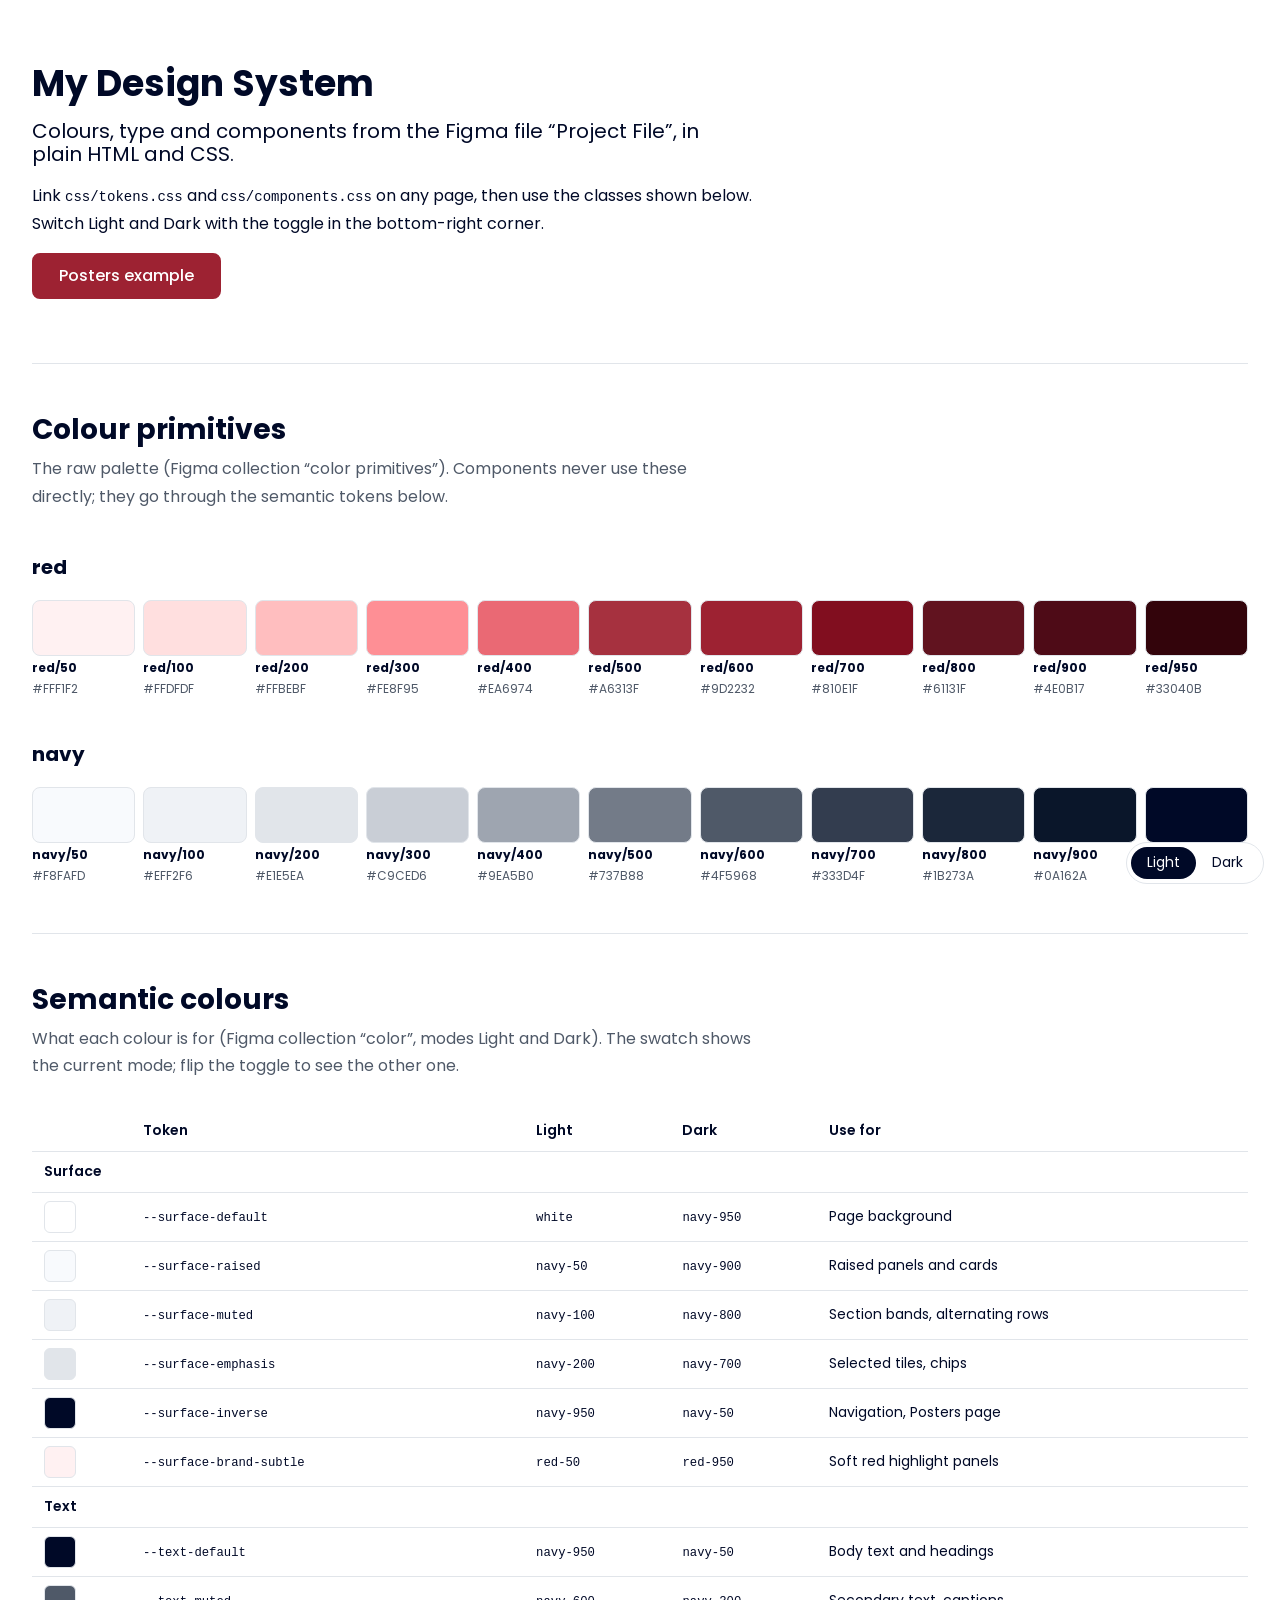
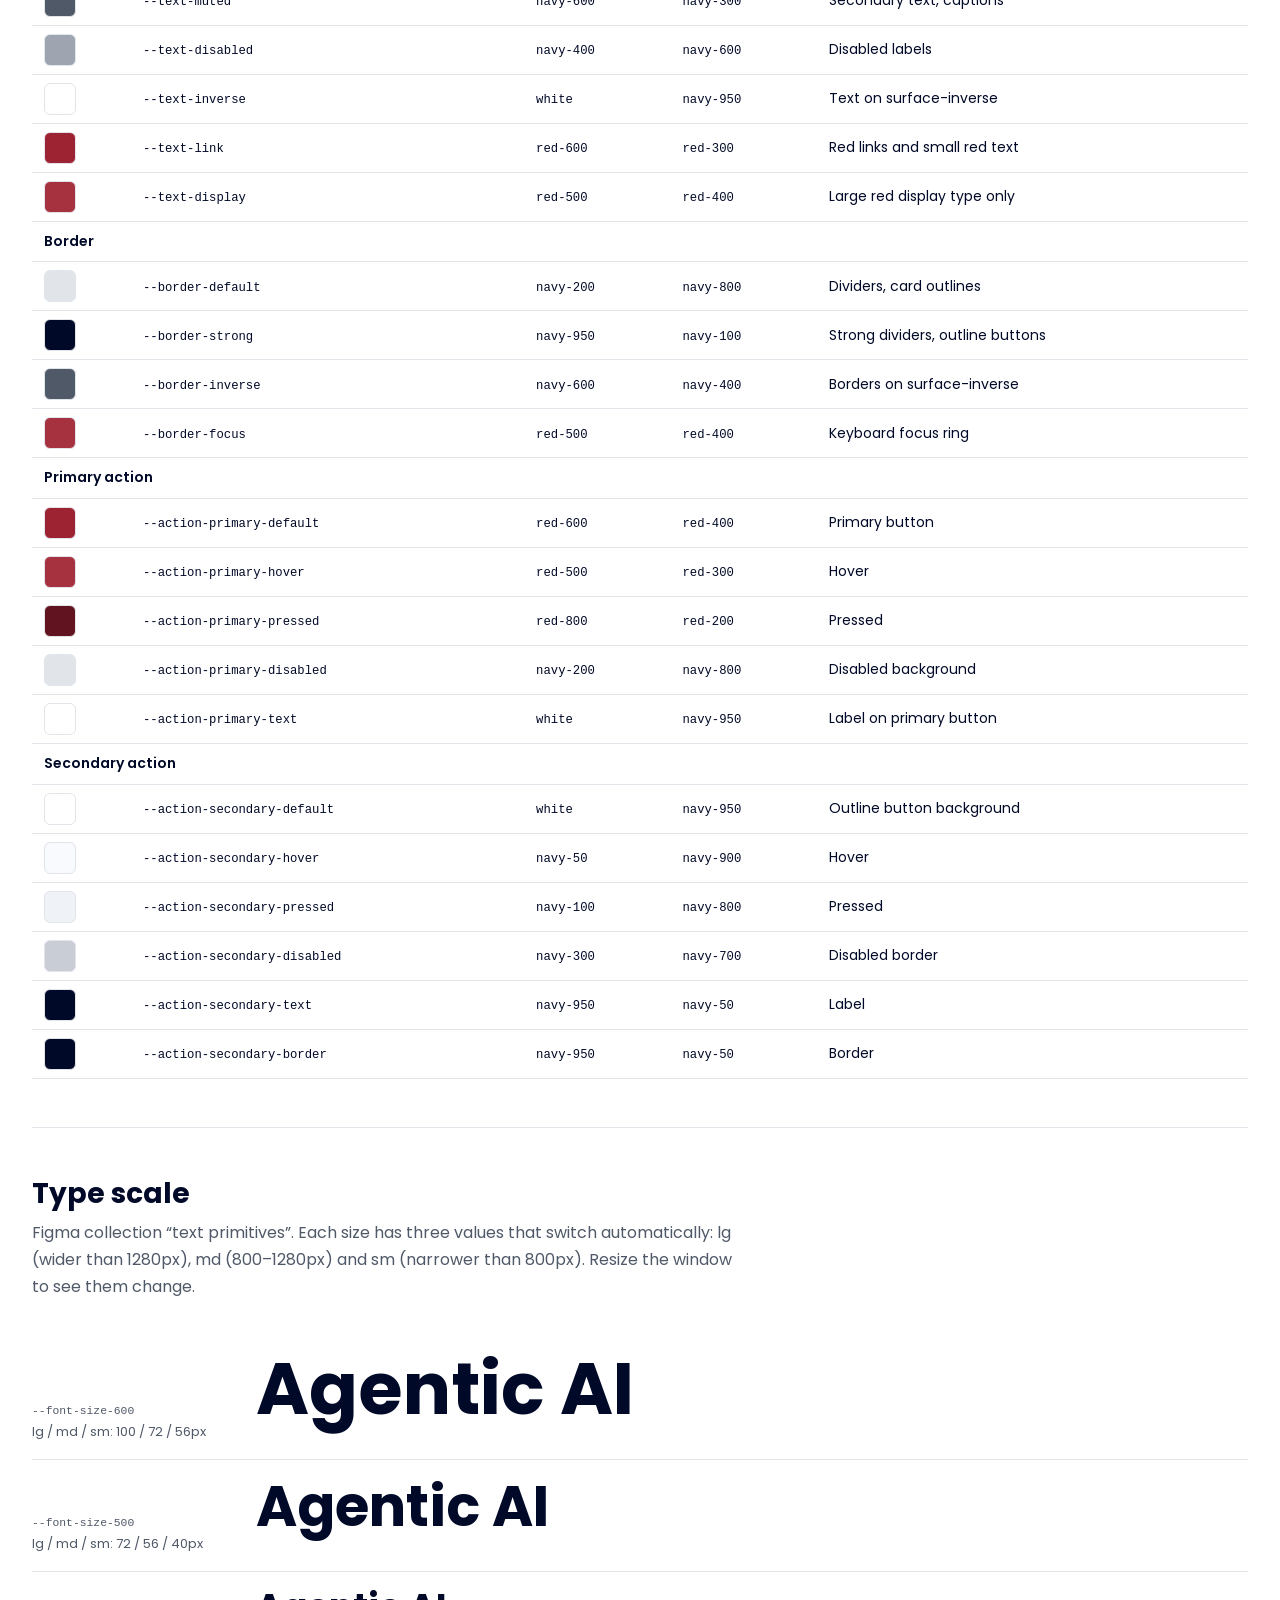
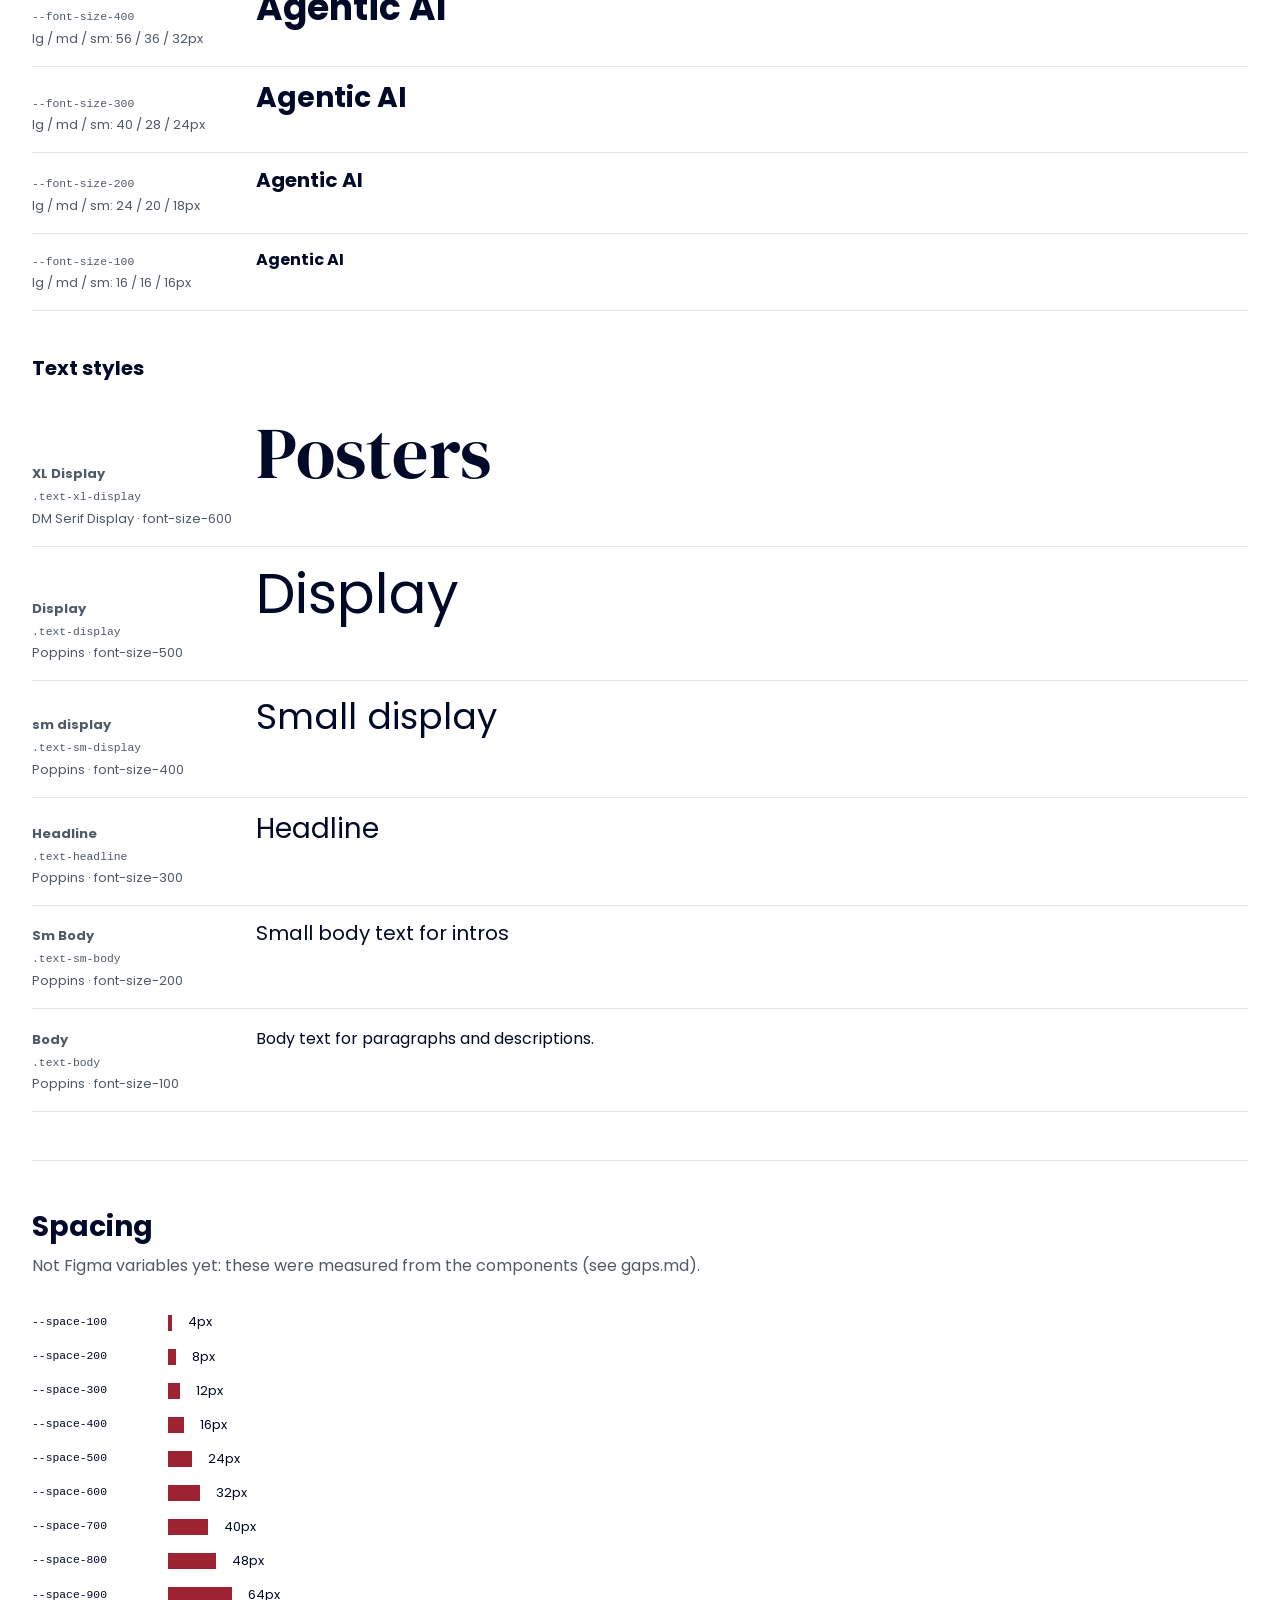
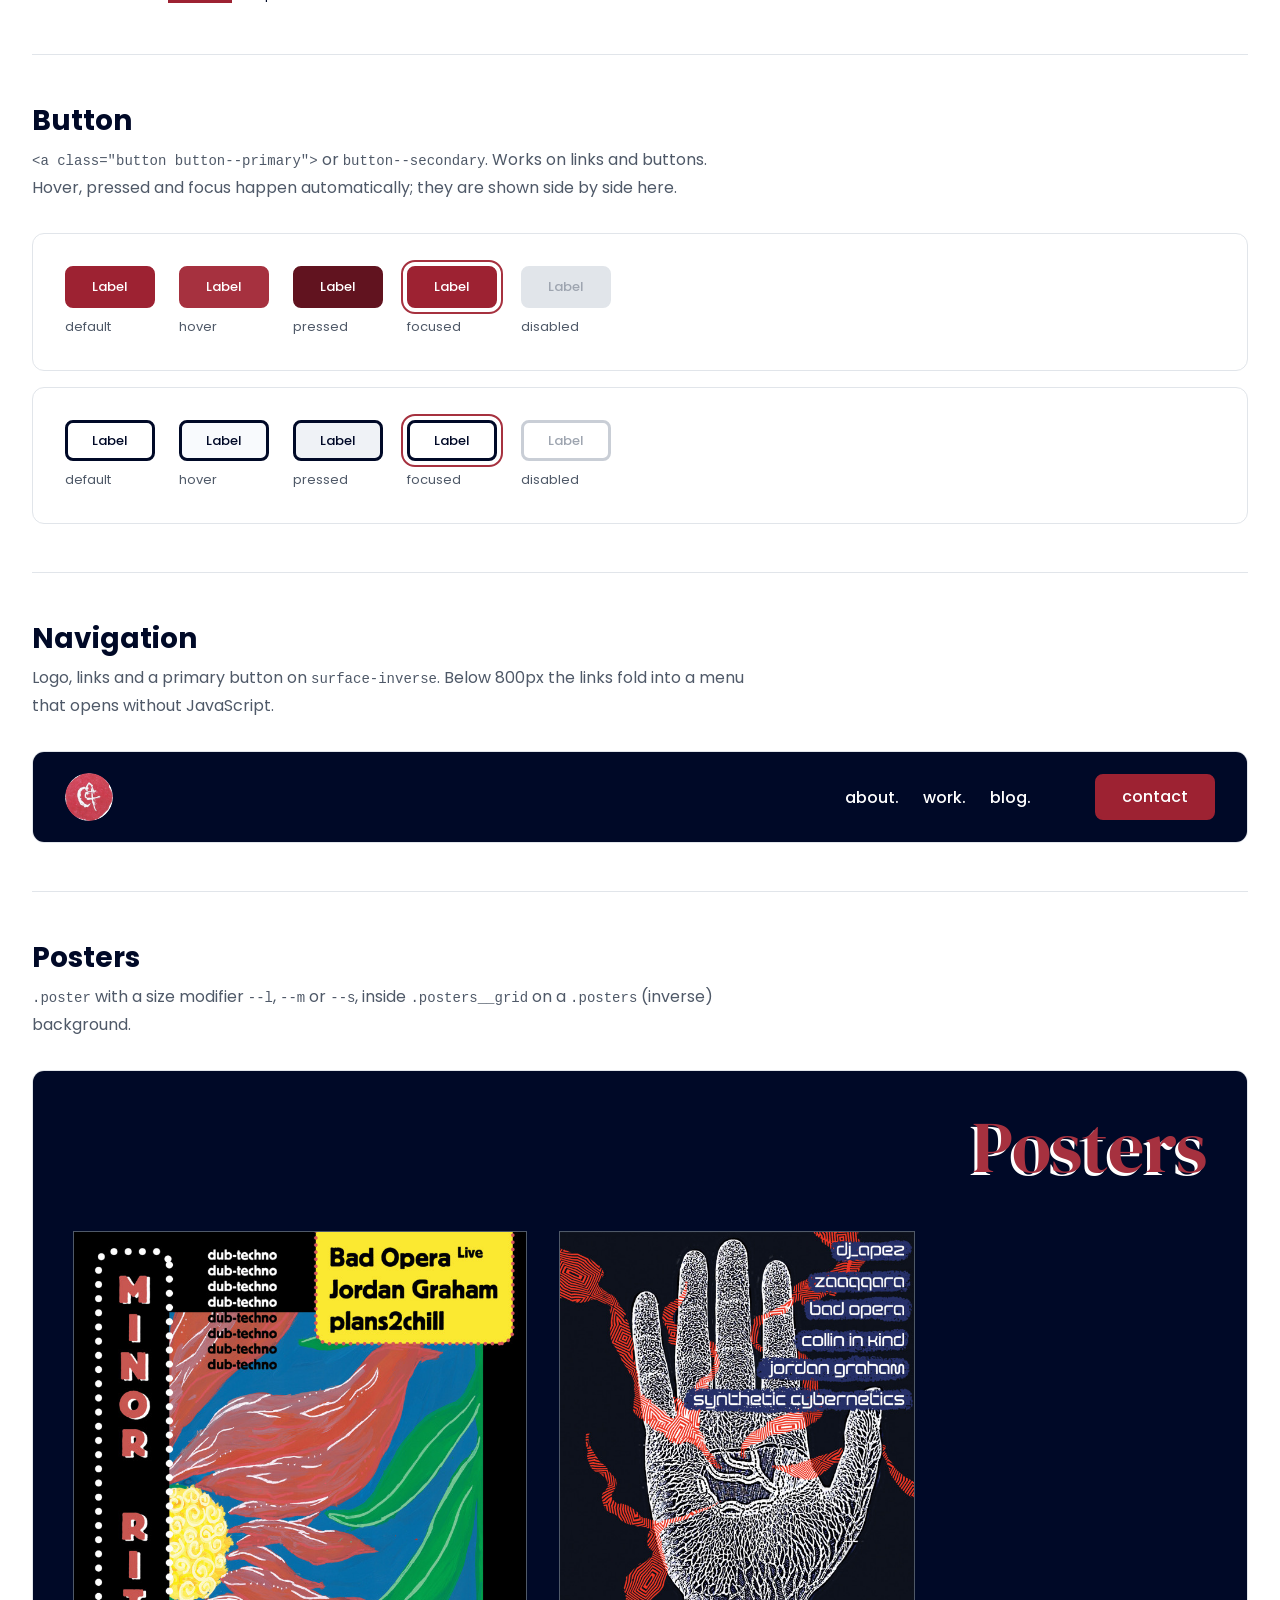
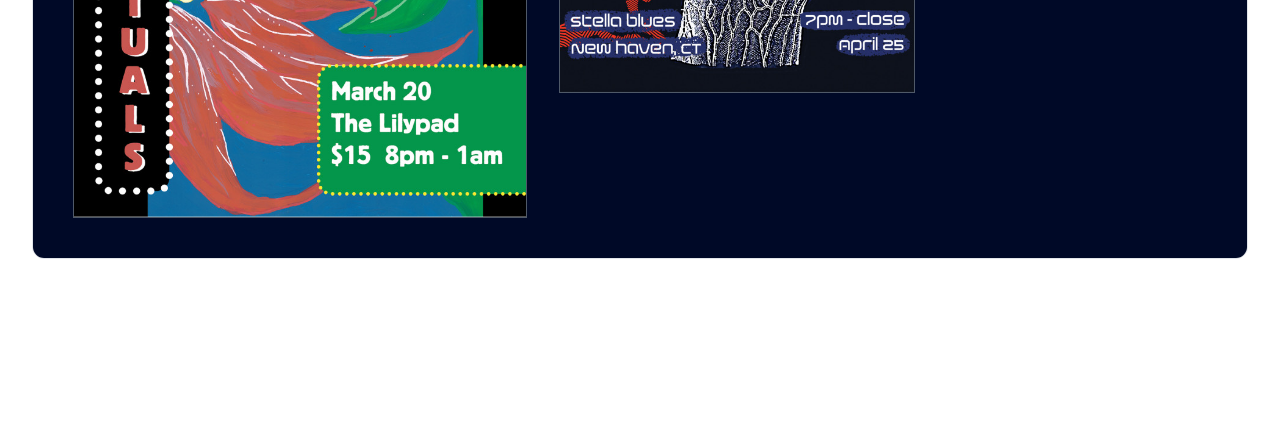
==== commit 99d14b0b: "Trim design system to foundations, nav, button and posters Remove the Hero, ProjectCard, About, Skil" ====
--- a/design-system/index.html
+++ b/design-system/index.html
@@ -19,8 +19,7 @@
       <p class="text-sm-body">Colours, type and components from the Figma file “Project File”, in plain HTML and CSS.</p>
       <p>Link <code>css/tokens.css</code> and <code>css/components.css</code> on any page, then use the classes shown below. Switch Light and Dark with the toggle in the bottom-right corner.</p>
       <div class="docs__links">
-        <a class="button button--primary" href="portfolio.html">Portfolio example</a>
-        <a class="button button--secondary" href="posters.html">Posters example</a>
+        <a class="button button--primary" href="posters.html">Posters example</a>
       </div>
     </header>
 
@@ -69,10 +68,10 @@
           <tbody>
             <tr><th colspan="5" scope="colgroup">Surface</th></tr>
             <tr><td><span class="chip" style="background: var(--surface-default)"></span></td><td><code>--surface-default</code></td><td><code>white</code></td><td><code>navy-950</code></td><td>Page background</td></tr>
-            <tr><td><span class="chip" style="background: var(--surface-raised)"></span></td><td><code>--surface-raised</code></td><td><code>navy-50</code></td><td><code>navy-900</code></td><td>Hero, grey project cards</td></tr>
+            <tr><td><span class="chip" style="background: var(--surface-raised)"></span></td><td><code>--surface-raised</code></td><td><code>navy-50</code></td><td><code>navy-900</code></td><td>Raised panels and cards</td></tr>
             <tr><td><span class="chip" style="background: var(--surface-muted)"></span></td><td><code>--surface-muted</code></td><td><code>navy-100</code></td><td><code>navy-800</code></td><td>Section bands, alternating rows</td></tr>
             <tr><td><span class="chip" style="background: var(--surface-emphasis)"></span></td><td><code>--surface-emphasis</code></td><td><code>navy-200</code></td><td><code>navy-700</code></td><td>Selected tiles, chips</td></tr>
-            <tr><td><span class="chip" style="background: var(--surface-inverse)"></span></td><td><code>--surface-inverse</code></td><td><code>navy-950</code></td><td><code>navy-50</code></td><td>Navigation, footer, Posters page</td></tr>
+            <tr><td><span class="chip" style="background: var(--surface-inverse)"></span></td><td><code>--surface-inverse</code></td><td><code>navy-950</code></td><td><code>navy-50</code></td><td>Navigation, Posters page</td></tr>
             <tr><td><span class="chip" style="background: var(--surface-brand-subtle)"></span></td><td><code>--surface-brand-subtle</code></td><td><code>red-50</code></td><td><code>red-950</code></td><td>Soft red highlight panels</td></tr>
             <tr><th colspan="5" scope="colgroup">Text</th></tr>
             <tr><td><span class="chip" style="background: var(--text-default)"></span></td><td><code>--text-default</code></td><td><code>navy-950</code></td><td><code>navy-50</code></td><td>Body text and headings</td></tr>
@@ -83,7 +82,7 @@
             <tr><td><span class="chip" style="background: var(--text-display)"></span></td><td><code>--text-display</code></td><td><code>red-500</code></td><td><code>red-400</code></td><td>Large red display type only</td></tr>
             <tr><th colspan="5" scope="colgroup">Border</th></tr>
             <tr><td><span class="chip" style="background: var(--border-default)"></span></td><td><code>--border-default</code></td><td><code>navy-200</code></td><td><code>navy-800</code></td><td>Dividers, card outlines</td></tr>
-            <tr><td><span class="chip" style="background: var(--border-strong)"></span></td><td><code>--border-strong</code></td><td><code>navy-950</code></td><td><code>navy-100</code></td><td>Skill rules, outline buttons</td></tr>
+            <tr><td><span class="chip" style="background: var(--border-strong)"></span></td><td><code>--border-strong</code></td><td><code>navy-950</code></td><td><code>navy-100</code></td><td>Strong dividers, outline buttons</td></tr>
             <tr><td><span class="chip" style="background: var(--border-inverse)"></span></td><td><code>--border-inverse</code></td><td><code>navy-600</code></td><td><code>navy-400</code></td><td>Borders on surface-inverse</td></tr>
             <tr><td><span class="chip" style="background: var(--border-focus)"></span></td><td><code>--border-focus</code></td><td><code>red-500</code></td><td><code>red-400</code></td><td>Keyboard focus ring</td></tr>
             <tr><th colspan="5" scope="colgroup">Primary action</th></tr>
@@ -196,63 +195,6 @@
     </section>
 
     <section class="docs-section">
-      <h2>Hero</h2>
-      <p><code>.hero.section</code> with <code>.hero__name</code> and <code>.hero__headline</code>.</p>
-      <div class="preview">
-        <section class="hero section"><div class="container"><p class="hero__name">James Jones</p><p class="hero__headline">UX. UI.<br>Agentic AI.</p></div></section>
-      </div>
-    </section>
-
-    <section class="docs-section">
-      <h2>Project card</h2>
-      <p><code>.project-card</code>; add <code>.project-card--raised</code> for the grey background (Figma property “hasBG”).</p>
-      <div class="preview">
-        <article class="project-card project-card--raised">
-          <div class="project-card__inner">
-            <img class="project-card__image" src="assets/images/project-soft-agents.jpg" alt="Diagram of AI agents working together">
-            <div class="project-card__body">
-              <h3 class="project-card__headline">Soft Agents</h3>
-              <p>I run moonlearning.io, a hands-on learning platform for UI design, Figma, and AI-powered product building.</p>
-              <a class="project-card__link" href="#">find out more <span aria-hidden="true">→</span></a>
-            </div>
-          </div>
-        </article>
-      </div>
-    </section>
-
-    <section class="docs-section">
-      <h2>About</h2>
-      <p>Text, an optional secondary button (Figma property “hadButton”) and a square image. On mobile the image moves to the top.</p>
-      <div class="preview">
-        <section class="about section">
-          <div class="about__inner">
-            <div class="about__content">
-              <h3 class="about__headline">About me</h3>
-              <p class="about__text">Welcome to my portfolio! I'm Kim, a passionate graphic UI designer dedicated to crafting visual experiences that resonate with users.</p>
-              <a class="button button--secondary" href="#">contact</a>
-            </div>
-            <img class="about__image" src="assets/images/portrait.jpg" alt="Portrait of Kim smiling, wearing round glasses">
-          </div>
-        </section>
-      </div>
-    </section>
-
-    <section class="docs-section">
-      <h2>Skills</h2>
-      <p>A title and up to three items, each with a <code>border-strong</code> rule above it.</p>
-      <div class="preview">
-        <section class="skills section">
-          <h3 class="skills__title">Skills</h3>
-          <ul class="skills__list">
-            <li class="skills__item"><h4 class="skills__headline">Graphic Design</h4><p class="skills__text">Vibrant visuals and engaging layouts.</p></li>
-            <li class="skills__item"><h4 class="skills__headline">UI Design</h4><p class="skills__text">Intuitive interfaces shaped by user feedback.</p></li>
-            <li class="skills__item"><h4 class="skills__headline">Front End</h4><p class="skills__text">HTML and CSS for a smoother handoff.</p></li>
-          </ul>
-        </section>
-      </div>
-    </section>
-
-    <section class="docs-section">
       <h2>Posters</h2>
       <p><code>.poster</code> with a size modifier <code>--l</code>, <code>--m</code> or <code>--s</code>, inside <code>.posters__grid</code> on a <code>.posters</code> (inverse) background.</p>
       <div class="preview">
@@ -266,14 +208,6 @@
       </div>
     </section>
 
-    <section class="docs-section">
-      <h2>Footer</h2>
-      <p>Centred links on <code>surface-inverse</code>; stacks on mobile.</p>
-      <div class="preview">
-        <footer class="footer"><span>© 2026 Christine Vallaure</span><a href="#">Imprint</a><a href="#">Contact</a></footer>
-      </div>
-    </section>
-
   </main>
 
   <div class="theme-switch" role="radiogroup" aria-label="Colour mode">
--- a/design-system/css/components.css
+++ b/design-system/css/components.css
@@ -329,190 +329,6 @@
 
 
 /* --------------------------------------------------------------------------
-   HERO — Figma component set "Hero"
-   -------------------------------------------------------------------------- */
-.hero {
-  background: var(--surface-raised);
-  text-align: center;
-}
-
-.hero__name {
-  font-size: var(--font-size-200);
-  line-height: var(--line-height-title);
-  margin-bottom: var(--space-400);
-}
-
-.hero__headline {
-  font-size: var(--font-size-500);
-  font-weight: var(--font-weight-bold);
-  line-height: 1.2;
-  text-transform: uppercase;
-}
-
-
-/* --------------------------------------------------------------------------
-   PROJECT CARD — Figma component set "ProjectCard"
-   Property "hasBG": add .project-card--raised for the grey background.
-   -------------------------------------------------------------------------- */
-.project-card {
-  background: var(--surface-default);
-}
-
-.project-card--raised {
-  background: var(--surface-raised);
-}
-
-.project-card__inner {
-  display: grid;
-  grid-template-columns: 542fr 594fr; /* the Figma image : text widths */
-  align-items: start;
-  gap: var(--space-900);
-  padding: var(--space-600) var(--space-700);
-}
-
-.project-card__image {
-  width: 100%;
-  aspect-ratio: 16 / 9;
-  object-fit: cover;
-}
-
-.project-card__body {
-  display: flex;
-  flex-direction: column;
-  align-items: flex-start;
-  gap: var(--space-400);
-  padding-top: var(--space-200);
-}
-
-.project-card__headline {
-  font-size: var(--font-size-300);
-  font-weight: var(--font-weight-bold);
-  line-height: var(--line-height-heading);
-}
-
-.project-card__link {
-  font-weight: var(--font-weight-bold);
-  text-decoration: none;
-}
-.project-card__link:hover {
-  text-decoration: underline;
-  text-underline-offset: 4px;
-}
-
-@media (max-width: 1280px) {
-  .project-card__inner { gap: var(--space-700); }
-}
-
-@media (max-width: 799px) {
-  .project-card__inner {
-    grid-template-columns: 1fr;
-    gap: var(--space-600);
-    padding: var(--space-500);
-  }
-}
-
-
-/* --------------------------------------------------------------------------
-   ABOUT — Figma component set "About"
-   Property "hadButton": leave the button out of the HTML to hide it.
-   -------------------------------------------------------------------------- */
-.about {
-  background: var(--surface-default);
-}
-
-.about__inner {
-  display: grid;
-  grid-template-columns: 1fr 1fr;
-  align-items: center;
-  gap: var(--space-900);
-}
-
-.about__content {
-  display: flex;
-  flex-direction: column;
-  align-items: flex-start;
-  gap: var(--space-500);
-}
-
-.about__headline {
-  font-size: var(--font-size-400);
-  font-weight: var(--font-weight-bold);
-  line-height: var(--line-height-title);
-}
-
-.about__text {
-  color: var(--text-muted);
-}
-
-.about__image {
-  width: 100%;
-  aspect-ratio: 1;
-  object-fit: cover;
-}
-
-@media (max-width: 1280px) {
-  .about__inner { gap: var(--space-700); }
-}
-
-/* Mobile: the photo moves above the text, like the Figma mobile variant */
-@media (max-width: 799px) {
-  .about__inner {
-    grid-template-columns: 1fr;
-    gap: var(--space-600);
-  }
-  .about__image { order: -1; }
-}
-
-
-/* --------------------------------------------------------------------------
-   SKILLS — Figma component set "Skills"
-   -------------------------------------------------------------------------- */
-.skills {
-  background: var(--surface-default);
-}
-
-.skills__title {
-  font-size: var(--font-size-400);
-  font-weight: var(--font-weight-bold);
-  line-height: var(--line-height-title);
-  margin-bottom: var(--space-800);
-}
-
-.skills__list {
-  display: grid;
-  grid-template-columns: repeat(3, 1fr);
-  gap: var(--space-800);
-  padding: 0;
-  list-style: none;
-}
-
-/* Each skill has a line above it (Figma: border/strong, 1px) */
-.skills__item {
-  display: flex;
-  flex-direction: column;
-  gap: var(--space-400);
-  padding-top: var(--space-500);
-  border-top: 1px solid var(--border-strong);
-}
-
-.skills__headline {
-  font-size: var(--font-size-200);
-  font-weight: var(--font-weight-bold);
-  line-height: var(--line-height-title);
-}
-
-.skills__text {
-  color: var(--text-muted);
-}
-
-@media (max-width: 799px) {
-  .skills__list {
-    grid-template-columns: 1fr;
-  }
-}
-
-
-/* --------------------------------------------------------------------------
    POSTER — Figma component set "Poster image" (sizes L, M, S)
    Posters live on a navy page (surface-inverse) with a thin border.
    -------------------------------------------------------------------------- */
@@ -556,31 +372,6 @@
   .poster--l,
   .poster--m,
   .poster--s { grid-column: auto; }
-}
-
-
-/* --------------------------------------------------------------------------
-   FOOTER — Figma component set "Footer"
-   -------------------------------------------------------------------------- */
-.footer {
-  display: flex;
-  justify-content: center;
-  align-items: center;
-  gap: var(--space-500);
-  padding: 20px var(--space-500);
-  background: var(--surface-inverse);
-  color: var(--text-inverse);
-}
-
-.footer a {
-  text-decoration: none;
-}
-.footer a:hover {
-  text-decoration: underline;
-}
-
-@media (max-width: 799px) {
-  .footer { flex-direction: column; }
 }
 
 
